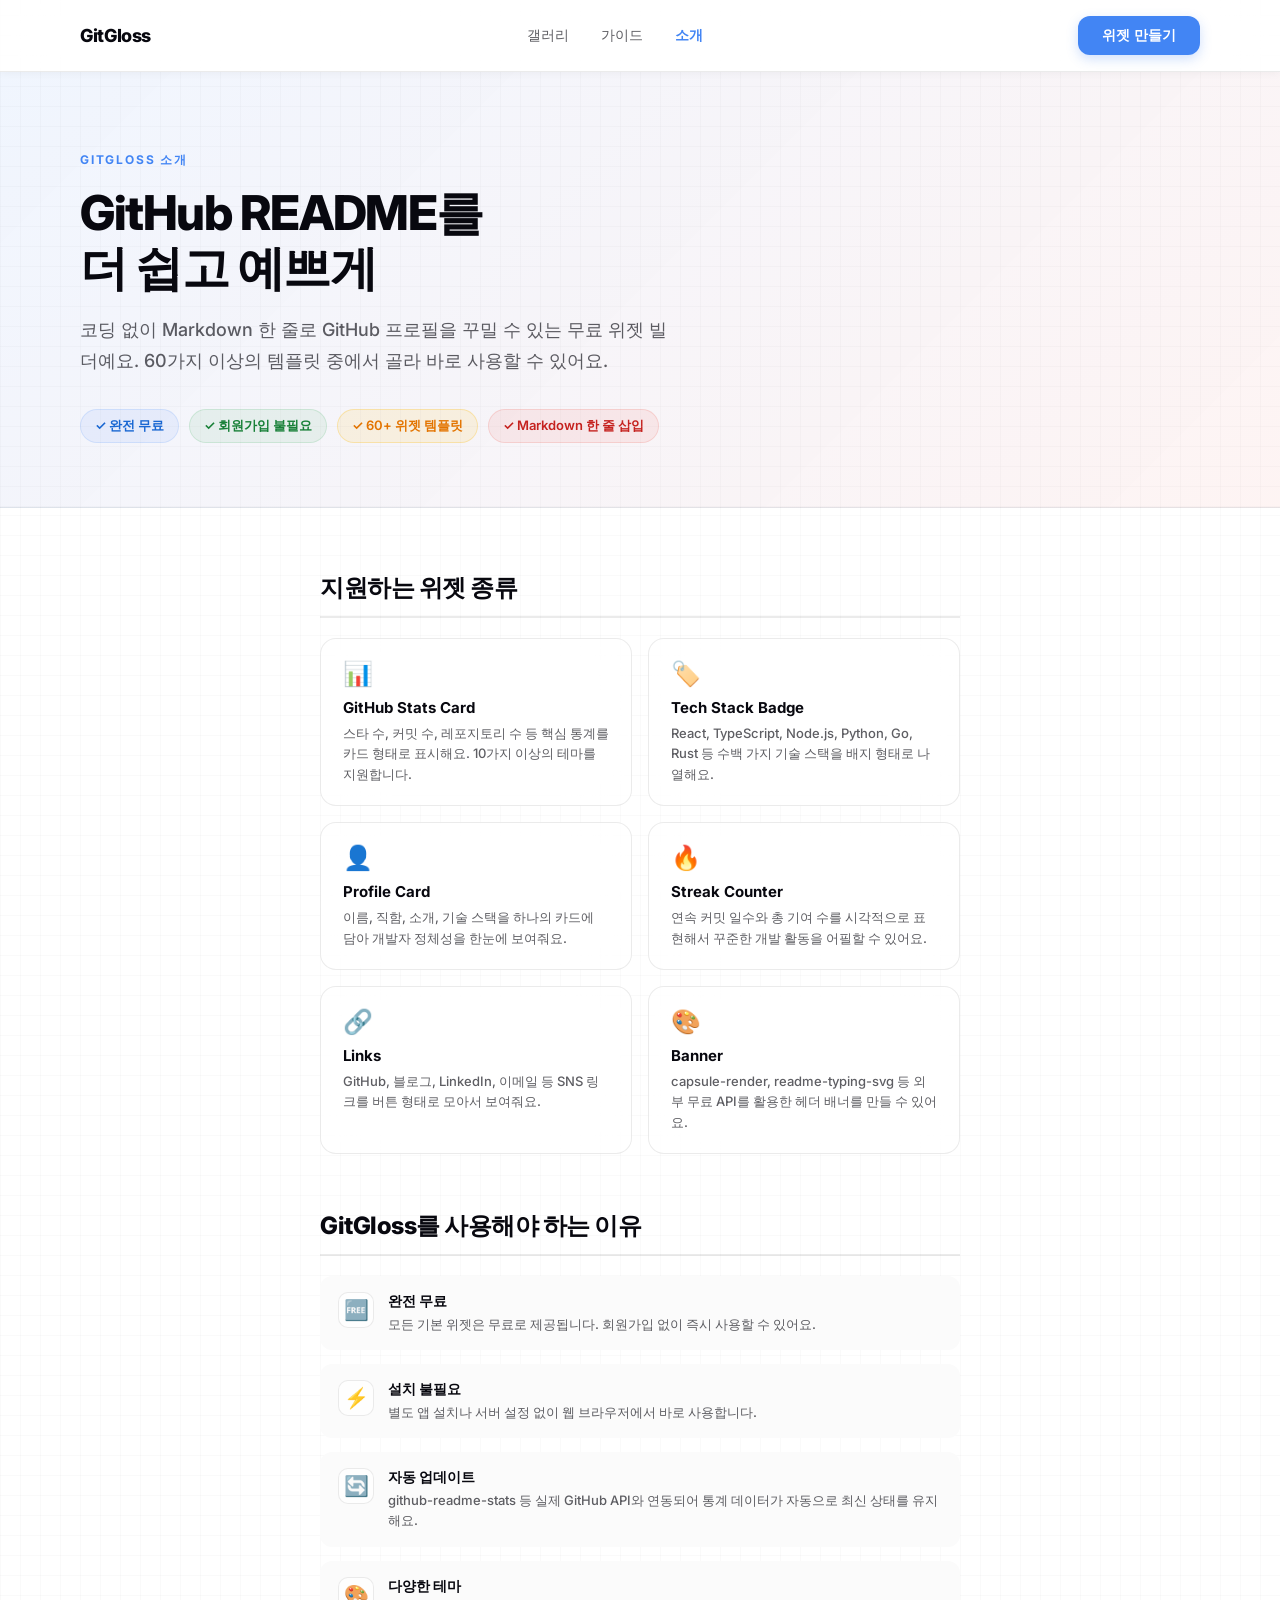
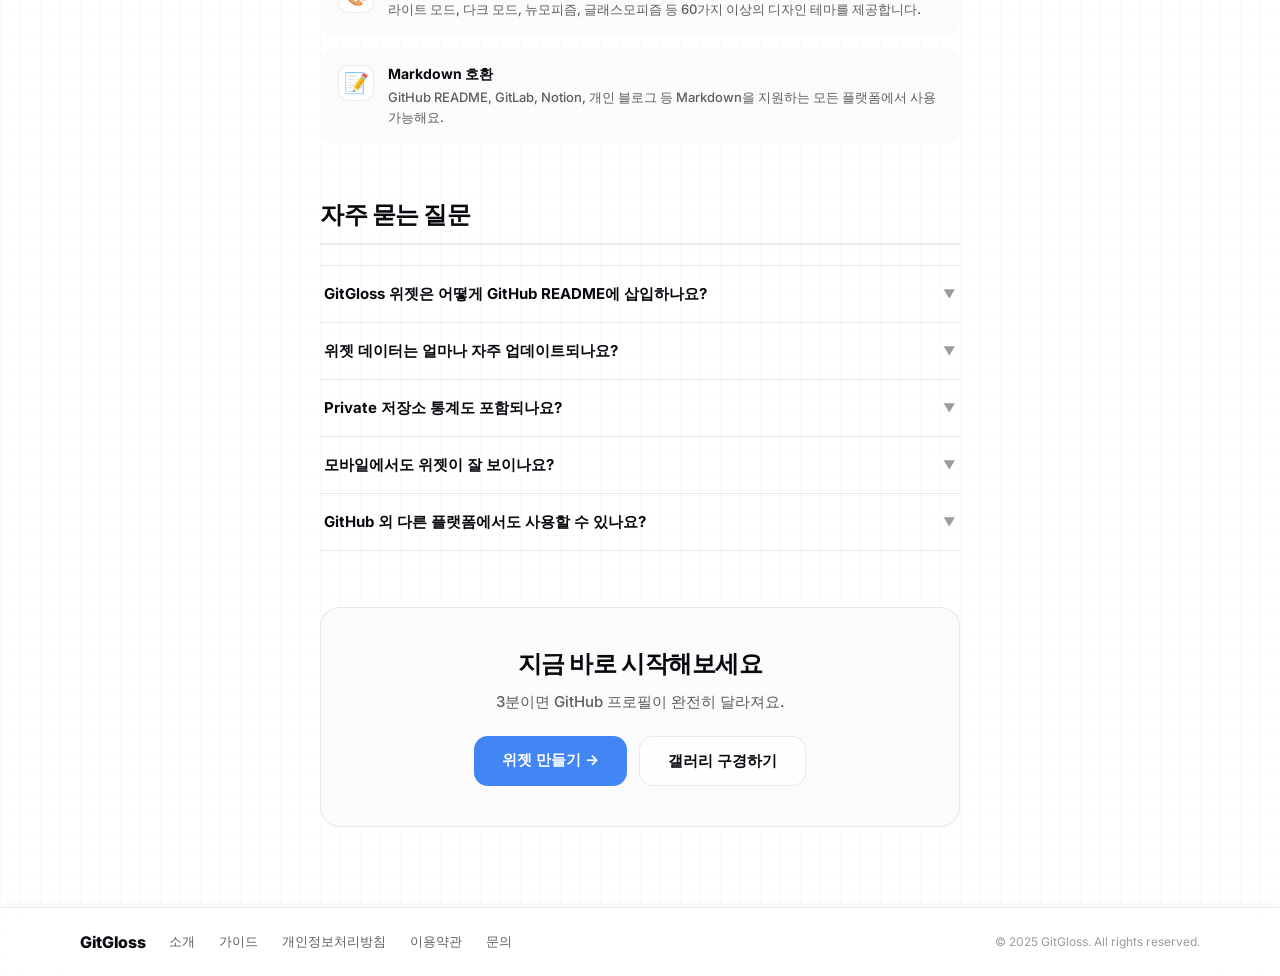
==== about.html @ f663c23c "빌더 수정" ====
<!DOCTYPE html>
<html lang="ko">
<head>
  <meta charset="UTF-8">
  <!-- ================== 기본 메타 태그 (SEO) ================== -->
  <meta name="title" content="GitGloss 소개 — GitHub README 위젯 빌더란?">
  <meta name="description" content="GitGloss는 GitHub 프로필 README를 코딩 없이 꾸밀 수 있는 무료 위젯 빌더입니다. 지원 위젯 종류, 사용 이유, 자주 묻는 질문을 확인하세요.">
  <meta name="keywords" content="GitGloss 소개, GitHub README 위젯이란, 깃허브 프로필 꾸미기 방법, README 위젯 FAQ">
  <meta name="author" content="GitGloss">
  <meta name="robots" content="index, follow">
  <!-- ================== Open Graph ================== -->
  <meta property="og:title" content="GitGloss 소개 — GitHub README 위젯 빌더란?">
  <meta property="og:description" content="GitGloss는 GitHub 프로필 README를 코딩 없이 꾸밀 수 있는 무료 위젯 빌더입니다. 지원 위젯 종류, 사용 이유, 자주 묻는 질문을 확인하세요.">
  <meta property="og:type" content="website">
  <meta property="og:url" content="https://gitgloss.io/about.html">
  <meta property="og:image" content="https://gitgloss.io/assets/images/og-image.png">
  <meta property="og:image:width" content="1200">
  <meta property="og:image:height" content="630">
  <meta property="og:image:alt" content="GitGloss 소개">
  <meta property="og:site_name" content="GitGloss">
  <meta property="og:locale" content="ko_KR">
  <!-- ================== Twitter 카드 ================== -->
  <meta name="twitter:card" content="summary_large_image">
  <meta name="twitter:title" content="GitGloss 소개 — GitHub README 위젯 빌더란?">
  <meta name="twitter:description" content="GitGloss는 GitHub 프로필 README를 코딩 없이 꾸밀 수 있는 무료 위젯 빌더입니다. 지원 위젯 종류, 사용 이유, 자주 묻는 질문을 확인하세요.">
  <meta name="twitter:image" content="https://gitgloss.io/assets/images/og-image.png">
  <meta name="twitter:image:alt" content="GitGloss 소개">
  <meta name="twitter:site" content="@gitgloss">
  <meta name="twitter:creator" content="@gitgloss">
  <!-- ================== SEO 보완 ================== -->
  <meta name="language" content="ko">
  <meta name="distribution" content="global">
  <meta name="rating" content="general">
  <meta name="format-detection" content="telephone=no">
  <link rel="canonical" href="https://gitgloss.io/about.html">
  <!-- ================== 웹앱 최적화 ================== -->
  <meta name="theme-color" content="#4285F4">
  <meta name="application-name" content="GitGloss">
  <meta name="msapplication-TileColor" content="#4285F4">
  <meta name="apple-mobile-web-app-capable" content="yes">
  <meta name="apple-mobile-web-app-title" content="GitGloss">
  <!-- ================== 아이콘 ================== -->
  <link rel="icon" href="/favicon.ico" type="image/x-icon">
  <link rel="apple-touch-icon" href="/apple-touch-icon.png">
  <link rel="manifest" href="/site.webmanifest">
  <meta name="viewport" content="width=device-width, initial-scale=1.0">
  <title>GitGloss 소개 — GitHub README 위젯 빌더</title>
  <link rel="preconnect" href="https://fonts.googleapis.com">
  <link rel="preconnect" href="https://fonts.gstatic.com" crossorigin>
  <link href="https://fonts.googleapis.com/css2?family=Inter:wght@400;500;600;700;800&display=swap" rel="stylesheet">
  <link rel="stylesheet" href="assets/css/style.css">
  <style>
    * { font-family: 'Inter', -apple-system, BlinkMacSystemFont, sans-serif; }

    .about-hero {
      padding: 80px 80px 64px;
      background: var(--bg-main);
      background-image: var(--gradient-hero), var(--grid-pattern);
      border-bottom: 1px solid var(--glass-border);
    }
    .about-eyebrow {
      font-size: 12px; font-weight: 700; letter-spacing: .15em;
      text-transform: uppercase; color: var(--google-blue); margin-bottom: 16px;
    }
    .about-h1 {
      font-size: clamp(28px, 4vw, 48px); font-weight: 800;
      color: var(--text-main); line-height: 1.15;
      letter-spacing: -.03em; margin-bottom: 20px;
    }
    .about-lead {
      font-size: 18px; color: var(--text-sub); line-height: 1.7;
      font-weight: 500; max-width: 600px; margin-bottom: 32px;
    }
    .about-badges { display: flex; gap: 10px; flex-wrap: wrap; }
    .about-badge {
      display: inline-flex; align-items: center; gap: 6px;
      padding: 7px 14px; border-radius: 20px;
      font-size: 13px; font-weight: 600;
    }

    .about-body {
      max-width: 800px;
      margin: 0 auto;
      padding: 64px 80px 80px;
      display: flex;
      flex-direction: column;
      gap: 56px;
    }

    .about-section-title {
      font-size: 24px; font-weight: 800; color: var(--text-main);
      letter-spacing: -.02em; margin-bottom: 20px;
      padding-bottom: 12px;
      border-bottom: 2px solid var(--glass-border);
    }

    /* 위젯 종류 카드 */
    .widget-type-grid {
      display: grid;
      grid-template-columns: 1fr 1fr;
      gap: 16px;
    }
    .widget-type-card {
      background: var(--glass-white);
      border: 1px solid var(--glass-border);
      border-radius: 16px;
      padding: 20px 22px;
      backdrop-filter: var(--blur-effect);
    }
    .widget-type-icon { font-size: 24px; margin-bottom: 10px; display: block; }
    .widget-type-name { font-size: 15px; font-weight: 700; color: var(--text-main); margin-bottom: 6px; }
    .widget-type-desc { font-size: 13px; color: var(--text-sub); line-height: 1.6; font-weight: 500; }

    /* 이유 목록 */
    .reason-list { display: flex; flex-direction: column; gap: 14px; }
    .reason-item {
      display: flex; align-items: flex-start; gap: 14px;
      padding: 16px 18px;
      background: var(--bg-subtle);
      border-radius: 12px;
    }
    .reason-icon {
      font-size: 20px; flex-shrink: 0;
      width: 36px; height: 36px;
      display: flex; align-items: center; justify-content: center;
      background: var(--glass-white);
      border: 1px solid var(--glass-border);
      border-radius: 10px;
    }
    .reason-text-title { font-size: 14px; font-weight: 700; color: var(--text-main); margin-bottom: 3px; }
    .reason-text-desc { font-size: 13px; color: var(--text-sub); line-height: 1.55; font-weight: 500; }

    /* FAQ 아코디언 */
    .faq-list { display: flex; flex-direction: column; gap: 0; }
    .faq-item {
      border-bottom: 1px solid var(--glass-border);
    }
    .faq-item:first-child { border-top: 1px solid var(--glass-border); }
    .faq-q {
      width: 100%; background: none; border: none; cursor: pointer;
      display: flex; align-items: center; justify-content: space-between;
      padding: 18px 4px;
      font-size: 15px; font-weight: 700; color: var(--text-main);
      text-align: left; font-family: inherit;
      transition: color .2s;
    }
    .faq-q:hover { color: var(--google-blue); }
    .faq-arrow {
      font-size: 12px; color: var(--text-hint);
      transition: transform .25s;
      flex-shrink: 0; margin-left: 16px;
    }
    .faq-item.open .faq-arrow { transform: rotate(180deg); }
    .faq-a {
      max-height: 0; overflow: hidden;
      transition: max-height .3s ease, padding .3s ease;
      font-size: 14px; color: var(--text-sub); line-height: 1.75;
      font-weight: 500; padding: 0 4px;
    }
    .faq-item.open .faq-a {
      max-height: 300px;
      padding-bottom: 18px;
    }

    /* CTA */
    .about-cta {
      background: var(--bg-subtle);
      border: 1px solid var(--glass-border);
      border-radius: 20px;
      padding: 40px;
      text-align: center;
    }
    .about-cta-title { font-size: 24px; font-weight: 800; color: var(--text-main); margin-bottom: 12px; letter-spacing: -.02em; }
    .about-cta-desc { font-size: 15px; color: var(--text-sub); margin-bottom: 24px; font-weight: 500; }
    .about-cta-btns { display: flex; gap: 12px; justify-content: center; flex-wrap: wrap; }
    .btn-cta-primary {
      padding: 14px 28px; border-radius: 14px; background: var(--google-blue);
      color: #fff; font-size: 15px; font-weight: 700; text-decoration: none;
      border: none; cursor: pointer; transition: background .2s;
    }
    .btn-cta-primary:hover { background: #3367d6; }
    .btn-cta-ghost {
      padding: 14px 28px; border-radius: 14px;
      background: var(--glass-white); color: var(--text-main);
      font-size: 15px; font-weight: 700; text-decoration: none;
      border: 1px solid var(--glass-border); cursor: pointer;
      backdrop-filter: var(--blur-effect); transition: background .2s;
    }
    .btn-cta-ghost:hover { background: rgba(0,0,0,.04); }

    @media (max-width: 768px) {
      .about-hero { padding: 60px 24px 48px; }
      .about-body { padding: 48px 24px 64px; }
      .widget-type-grid { grid-template-columns: 1fr; }
    }
  </style>
</head>
<body>

  <!-- NAV -->
  <nav class="nav" aria-label="주요 내비게이션">
    <a href="index.html" class="nav-logo">GitGloss</a>
    <div class="nav-right">
      <a href="gallery.html" class="nav-link">갤러리</a>
      <a href="guide.html"   class="nav-link">가이드</a>
      <a href="about.html"   class="nav-link" style="color:var(--google-blue);font-weight:700">소개</a>
    </div>
    <a href="builder.html" class="nav-cta">위젯 만들기</a>
  </nav>

  <!-- HERO -->
  <section class="about-hero">
    <p class="about-eyebrow">GitGloss 소개</p>
    <h1 class="about-h1">GitHub README를<br>더 쉽고 예쁘게</h1>
    <p class="about-lead">
      코딩 없이 Markdown 한 줄로 GitHub 프로필을 꾸밀 수 있는 무료 위젯 빌더예요.
      60가지 이상의 템플릿 중에서 골라 바로 사용할 수 있어요.
    </p>
    <div class="about-badges">
      <span class="about-badge" style="background:rgba(66,133,244,.08);border:1px solid rgba(66,133,244,.15);color:#1967D2">✓ 완전 무료</span>
      <span class="about-badge" style="background:rgba(52,168,83,.08);border:1px solid rgba(52,168,83,.15);color:#188038">✓ 회원가입 불필요</span>
      <span class="about-badge" style="background:rgba(251,188,5,.1);border:1px solid rgba(251,188,5,.25);color:#E37400">✓ 60+ 위젯 템플릿</span>
      <span class="about-badge" style="background:rgba(234,67,53,.08);border:1px solid rgba(234,67,53,.15);color:#C5221F">✓ Markdown 한 줄 삽입</span>
    </div>
  </section>

  <div class="about-body">

    <!-- 위젯 종류 -->
    <section aria-labelledby="widget-types-heading">
      <h2 class="about-section-title" id="widget-types-heading">지원하는 위젯 종류</h2>
      <div class="widget-type-grid">
        <div class="widget-type-card">
          <span class="widget-type-icon">📊</span>
          <div class="widget-type-name">GitHub Stats Card</div>
          <div class="widget-type-desc">스타 수, 커밋 수, 레포지토리 수 등 핵심 통계를 카드 형태로 표시해요. 10가지 이상의 테마를 지원합니다.</div>
        </div>
        <div class="widget-type-card">
          <span class="widget-type-icon">🏷️</span>
          <div class="widget-type-name">Tech Stack Badge</div>
          <div class="widget-type-desc">React, TypeScript, Node.js, Python, Go, Rust 등 수백 가지 기술 스택을 배지 형태로 나열해요.</div>
        </div>
        <div class="widget-type-card">
          <span class="widget-type-icon">👤</span>
          <div class="widget-type-name">Profile Card</div>
          <div class="widget-type-desc">이름, 직함, 소개, 기술 스택을 하나의 카드에 담아 개발자 정체성을 한눈에 보여줘요.</div>
        </div>
        <div class="widget-type-card">
          <span class="widget-type-icon">🔥</span>
          <div class="widget-type-name">Streak Counter</div>
          <div class="widget-type-desc">연속 커밋 일수와 총 기여 수를 시각적으로 표현해서 꾸준한 개발 활동을 어필할 수 있어요.</div>
        </div>
        <div class="widget-type-card">
          <span class="widget-type-icon">🔗</span>
          <div class="widget-type-name">Links</div>
          <div class="widget-type-desc">GitHub, 블로그, LinkedIn, 이메일 등 SNS 링크를 버튼 형태로 모아서 보여줘요.</div>
        </div>
        <div class="widget-type-card">
          <span class="widget-type-icon">🎨</span>
          <div class="widget-type-name">Banner</div>
          <div class="widget-type-desc">capsule-render, readme-typing-svg 등 외부 무료 API를 활용한 헤더 배너를 만들 수 있어요.</div>
        </div>
      </div>
    </section>

    <!-- 사용 이유 -->
    <section aria-labelledby="reasons-heading">
      <h2 class="about-section-title" id="reasons-heading">GitGloss를 사용해야 하는 이유</h2>
      <ul class="reason-list" style="list-style:none;padding:0;margin:0">
        <li class="reason-item">
          <span class="reason-icon">🆓</span>
          <div><div class="reason-text-title">완전 무료</div><div class="reason-text-desc">모든 기본 위젯은 무료로 제공됩니다. 회원가입 없이 즉시 사용할 수 있어요.</div></div>
        </li>
        <li class="reason-item">
          <span class="reason-icon">⚡</span>
          <div><div class="reason-text-title">설치 불필요</div><div class="reason-text-desc">별도 앱 설치나 서버 설정 없이 웹 브라우저에서 바로 사용합니다.</div></div>
        </li>
        <li class="reason-item">
          <span class="reason-icon">🔄</span>
          <div><div class="reason-text-title">자동 업데이트</div><div class="reason-text-desc">github-readme-stats 등 실제 GitHub API와 연동되어 통계 데이터가 자동으로 최신 상태를 유지해요.</div></div>
        </li>
        <li class="reason-item">
          <span class="reason-icon">🎨</span>
          <div><div class="reason-text-title">다양한 테마</div><div class="reason-text-desc">라이트 모드, 다크 모드, 뉴모피즘, 글래스모피즘 등 60가지 이상의 디자인 테마를 제공합니다.</div></div>
        </li>
        <li class="reason-item">
          <span class="reason-icon">📝</span>
          <div><div class="reason-text-title">Markdown 호환</div><div class="reason-text-desc">GitHub README, GitLab, Notion, 개인 블로그 등 Markdown을 지원하는 모든 플랫폼에서 사용 가능해요.</div></div>
        </li>
      </ul>
    </section>

    <!-- FAQ -->
    <section aria-labelledby="faq-heading">
      <h2 class="about-section-title" id="faq-heading">자주 묻는 질문</h2>
      <div class="faq-list" role="list">

        <div class="faq-item" role="listitem">
          <button class="faq-q" onclick="toggleFaq(this)" aria-expanded="false">
            GitGloss 위젯은 어떻게 GitHub README에 삽입하나요?
            <span class="faq-arrow">▼</span>
          </button>
          <div class="faq-a">
            빌더에서 위젯을 설정한 후 생성된 Markdown 코드를 복사하세요. GitHub에서 본인 아이디와 동일한 이름의 public 저장소를 만들고, 그 안의 README.md에 붙여넣으면 프로필 페이지에 바로 표시됩니다.
          </div>
        </div>

        <div class="faq-item" role="listitem">
          <button class="faq-q" onclick="toggleFaq(this)" aria-expanded="false">
            위젯 데이터는 얼마나 자주 업데이트되나요?
            <span class="faq-arrow">▼</span>
          </button>
          <div class="faq-a">
            github-readme-stats 등 실제 GitHub API 기반 서비스를 사용하며, 캐시 정책에 따라 수 시간 단위로 자동 갱신됩니다. 별도 조작 없이 항상 최신 통계가 표시돼요.
          </div>
        </div>

        <div class="faq-item" role="listitem">
          <button class="faq-q" onclick="toggleFaq(this)" aria-expanded="false">
            Private 저장소 통계도 포함되나요?
            <span class="faq-arrow">▼</span>
          </button>
          <div class="faq-a">
            기본 설정에서는 Public 저장소 데이터만 표시됩니다. Private 저장소 통계까지 포함하려면 github-readme-stats를 직접 Vercel에 배포하고 GitHub Personal Access Token을 설정해야 해요. GitGloss 빌더에서 생성한 코드의 URL을 본인 배포 주소로 교체하면 됩니다.
          </div>
        </div>

        <div class="faq-item" role="listitem">
          <button class="faq-q" onclick="toggleFaq(this)" aria-expanded="false">
            모바일에서도 위젯이 잘 보이나요?
            <span class="faq-arrow">▼</span>
          </button>
          <div class="faq-a">
            GitHub README는 이미지 태그로 위젯을 표시하기 때문에 모바일에서도 동일하게 보입니다. 다만 GitHub 모바일 앱에서는 일부 레이아웃이 다르게 보일 수 있어요.
          </div>
        </div>

        <div class="faq-item" role="listitem">
          <button class="faq-q" onclick="toggleFaq(this)" aria-expanded="false">
            GitHub 외 다른 플랫폼에서도 사용할 수 있나요?
            <span class="faq-arrow">▼</span>
          </button>
          <div class="faq-a">
            Markdown 이미지 문법(<code>![](url)</code>)을 지원하는 GitLab, Notion, 개인 블로그, 기술 문서 등 어디서든 사용할 수 있어요. HTML 탭의 <code>&lt;img&gt;</code> 태그를 사용하면 더 많은 플랫폼에서 활용 가능합니다.
          </div>
        </div>

      </div>
    </section>

    <!-- CTA -->
    <div class="about-cta">
      <div class="about-cta-title">지금 바로 시작해보세요</div>
      <p class="about-cta-desc">3분이면 GitHub 프로필이 완전히 달라져요.</p>
      <div class="about-cta-btns">
        <a href="builder.html" class="btn-cta-primary">위젯 만들기 →</a>
        <a href="gallery.html" class="btn-cta-ghost">갤러리 구경하기</a>
      </div>
    </div>

  </div>

  <!-- FOOTER -->
  <footer class="page-footer" aria-label="사이트 하단 정보">
    <a href="index.html" class="footer-logo">GitGloss</a>
    <nav class="footer-links" aria-label="하단 내비게이션">
      <a href="about.html"    class="footer-link">소개</a>
      <a href="guide.html"    class="footer-link">가이드</a>
      <a href="privacy.html"  class="footer-link" rel="nofollow">개인정보처리방침</a>
      <a href="terms.html"    class="footer-link" rel="nofollow">이용약관</a>
      <a href="contact.html"  class="footer-link">문의</a>
    </nav>
    <small class="footer-copy">© 2025 GitGloss. All rights reserved.</small>
  </footer>

  <script>
    function toggleFaq(btn) {
      const item = btn.closest('.faq-item');
      const isOpen = item.classList.contains('open');
      // 다른 항목 닫기
      document.querySelectorAll('.faq-item.open').forEach(el => {
        el.classList.remove('open');
        el.querySelector('.faq-q').setAttribute('aria-expanded', 'false');
      });
      if (!isOpen) {
        item.classList.add('open');
        btn.setAttribute('aria-expanded', 'true');
      }
    }
  </script>
</body>
</html>
---- assets/css/style.css ----
* {
  box-sizing: border-box;
  margin: 0;
  padding: 0
}

/* =============================================
   GITGLOSS — STUDIO WHITE DESIGN SYSTEM v2.0
   Premium Developer Identity Studio
   ============================================= */
:root {
  /* ── Base Colors ── */
  --bg-main:          #FFFFFF;
  --bg-subtle:        #FBFBFB;
  --text-main:        #08080F;
  --text-sub:         rgba(8, 8, 15, 0.65);
  --text-hint:        rgba(8, 8, 15, 0.40);

  /* ── Google Primary Colors ── */
  --google-blue:      #4285F4;
  --google-red:       #EA4335;
  --google-yellow:    #FBBC05;
  --google-green:     #34A853;

  /* ── Gradients ── */
  --gradient-hero:    linear-gradient(135deg, rgba(66,133,244,0.08) 0%, rgba(234,67,53,0.06) 100%);
  --gradient-blue-red: linear-gradient(135deg, #4285F4 0%, #EA4335 100%);
  --gradient-multi:   linear-gradient(135deg, #4285F4 0%, #EA4335 50%, #FBBC05 100%);
  --gradient-glass:   linear-gradient(135deg, rgba(66,133,244,0.12) 0%, rgba(52,168,83,0.08) 100%);

  /* ── Glassmorphism System ── */
  --glass-white:      rgba(255, 255, 255, 0.7);
  --glass-border:     rgba(0, 0, 0, 0.08);
  --blur-effect:      blur(30px) saturate(180%);

  /* ── 2.5D Depth Shadow ── */
  --shadow-depth:     0 10px 20px rgba(0, 0, 0, 0.05),
                      0 6px 6px rgba(0, 0, 0, 0.1);
  --shadow-float:     0 20px 40px rgba(0, 0, 0, 0.08),
                      0 10px 10px rgba(0, 0, 0, 0.12);
  --shadow-subtle:    0 2px 8px rgba(0, 0, 0, 0.04);

  /* ── Legacy Compatibility ── */
  --gg-bg:            var(--bg-main);
  --gg-bg-card:       var(--glass-white);
  --gg-text:          var(--text-main);
  --gg-text-sub:      var(--text-sub);
  --gg-text-hint:     var(--text-hint);
  --gg-pink-deep:     var(--google-blue);
  --gg-pink:          var(--google-blue);
  --gg-purple:        var(--google-red);
  --gg-sky:           var(--google-green);
  --gg-bg-dark:       #08080F;
  --gg-bg-dark-card:  rgba(8, 8, 15, 0.85);

  /* ── Grid Pattern ── */
  --grid-pattern:     repeating-linear-gradient(0deg, rgba(0,0,0,0.02) 0px, rgba(0,0,0,0.02) 1px, transparent 1px, transparent 20px),
                      repeating-linear-gradient(90deg, rgba(0,0,0,0.02) 0px, rgba(0,0,0,0.02) 1px, transparent 1px, transparent 20px);
  
  /* ── Legacy Glass Vars ── */
  --glass-bg-light:   var(--glass-white);
  --glass-bg-pink:    rgba(66, 133, 244, 0.08);
  --glass-bg-purple:  rgba(234, 67, 53, 0.08);
  --glass-border-pink:rgba(66, 133, 244, 0.2);
  --glass-border-purple:rgba(234, 67, 53, 0.2);
  --glass-blur:       var(--blur-effect);
  --glass-blur-heavy: blur(40px) saturate(200%);
  --glass-shadow:     var(--shadow-depth);

  /* ── Semantic (광고/상태 표시용) ── */
  --ad-border:        rgba(0, 0, 0, 0.10);
  --ad-bg:            rgba(0, 0, 0, 0.02);
  --ad-label:         rgba(0, 0, 0, 0.35);

  /* ── Typography ── */
  --font-sans:        'Inter', 'Syne', -apple-system, BlinkMacSystemFont, sans-serif;
  --font-mono:        'JetBrains Mono', 'Fira Code', monospace;
}

/* 다크모드는 명시적으로만 활성화 */
@media (prefers-color-scheme: dark) {
  /* 라이트 모드를 디폴트로 유지 */
}

/* ── Studio White Glass Card ── */
.glass-card {
  background: var(--glass-white);
  border: 1px solid var(--glass-border);
  border-radius: 20px;
  backdrop-filter: var(--blur-effect);
  -webkit-backdrop-filter: var(--blur-effect);
  box-shadow: var(--shadow-depth);
  transform: translateZ(0);
}

/* Blue accent */
.glass-card--blue {
  background: rgba(66, 133, 244, 0.06);
  border-color: rgba(66, 133, 244, 0.15);
  box-shadow: var(--shadow-depth), 0 0 0 1px rgba(66, 133, 244, 0.08) inset;
}

/* Red accent */
.glass-card--red {
  background: rgba(234, 67, 53, 0.06);
  border-color: rgba(234, 67, 53, 0.15);
  box-shadow: var(--shadow-depth), 0 0 0 1px rgba(234, 67, 53, 0.08) inset;
}

/* 2.5D Isometric Transform */
.iso-card {
  transform: rotateX(2deg) rotateY(-2deg) translateZ(20px);
  transition: transform 0.3s cubic-bezier(0.34, 1.56, 0.64, 1);
}

.iso-card:hover {
  transform: rotateX(0deg) rotateY(0deg) translateZ(40px);
  box-shadow: var(--shadow-float);
}

/* ── Badge / Pill (Google Colors) ── */
.badge-blue {
  background: rgba(66, 133, 244, 0.10);
  border: 1px solid rgba(66, 133, 244, 0.20);
  color: #1967D2;
  border-radius: 20px;
  padding: 4px 12px;
  font-size: 11px;
  font-weight: 600;
}

.badge-red {
  background: rgba(234, 67, 53, 0.10);
  border: 1px solid rgba(234, 67, 53, 0.20);
  color: #C5221F;
  border-radius: 20px;
  padding: 4px 12px;
  font-size: 11px;
  font-weight: 600;
}

.badge-yellow {
  background: rgba(251, 188, 5, 0.15);
  border: 1px solid rgba(251, 188, 5, 0.30);
  color: #E37400;
  border-radius: 20px;
  padding: 4px 12px;
  font-size: 11px;
  font-weight: 600;
}

.badge-green {
  background: rgba(52, 168, 83, 0.10);
  border: 1px solid rgba(52, 168, 83, 0.20);
  color: #188038;
  border-radius: 20px;
  padding: 4px 12px;
  font-size: 11px;
  font-weight: 600;
}

/* ── 광고 슬롯 (Cotton Candy 버전) ── */
.ad-slot {
  background: var(--ad-bg);
  border: 0.5px dashed var(--ad-border);
  border-radius: 12px;
  backdrop-filter: blur(10px);
  -webkit-backdrop-filter: blur(10px);
  display: flex;
  align-items: center;
  justify-content: center;
  overflow: hidden;
  position: relative;
}

.ad-slot::before {
  content: 'AD';
  position: absolute;
  top: 5px;
  left: 8px;
  font-size: 9px;
  color: var(--ad-label);
  letter-spacing: .06em;
  font-family: var(--font-mono);
}

/* ── CTA 버튼 (Studio White) ── */
.btn-primary {
  background: var(--google-blue);
  color: #fff;
  border: none;
  border-radius: 12px;
  padding: 12px 28px;
  font-size: 14px;
  font-weight: 600;
  cursor: pointer;
  box-shadow: var(--shadow-depth);
}

.btn-ghost {
  background: var(--glass-white);
  color: var(--text-main);
  border: 1px solid var(--glass-border);
  border-radius: 12px;
  padding: 12px 28px;
  font-size: 14px;
  font-weight: 600;
  cursor: pointer;
  backdrop-filter: var(--blur-effect);
}

/* ── 테마 셀렉터 ── */
.theme-tag {
  font-size: 9px;
  margin-left: auto;
  background: var(--gg-purple-dim);
  color: #3C3489;
  padding: 2px 6px;
  border-radius: 4px;
}

.theme-item.active .theme-tag {
  background: var(--gg-pink-dim);
  color: #72243E;
}

/* ── 페이지 배경 (Studio White Grid) ── */
body {
  background: var(--bg-main);
  background-image: var(--grid-pattern);
  color: var(--text-main);
  font-family: var(--font-sans);
  -webkit-font-smoothing: antialiased;
  -moz-osx-font-smoothing: grayscale;
}

/* NAV (Studio White) */
.nav {
  position: sticky;
  top: 0;
  z-index: 200;
  background: var(--glass-white);
  backdrop-filter: var(--blur-effect);
  -webkit-backdrop-filter: var(--blur-effect);
  border-bottom: 1px solid var(--glass-border);
  padding: 16px 80px;
  display: flex;
  align-items: center;
  justify-content: space-between;
  box-shadow: var(--shadow-subtle);
}

.nav-logo {
  font-size: 18px;
  font-weight: 800;
  color: var(--text-main);
  text-decoration: none;
  letter-spacing: -0.02em;
  transition: color .2s;
}

.nav-logo:hover {
  color: var(--google-blue);
}

.nav-right {
  display: flex;
  align-items: center;
  gap: 32px;
}

.nav-link {
  font-size: 14px;
  color: var(--text-sub);
  text-decoration: none;
  font-weight: 500;
  transition: color .2s;
}

.nav-link:hover {
  color: var(--google-blue);
}

.nav-cta {
  background: var(--google-blue);
  color: white;
  padding: 10px 24px;
  border-radius: 12px;
  font-size: 14px;
  font-weight: 600;
  text-decoration: none;
  transition: all .25s cubic-bezier(0.34, 1.56, 0.64, 1);
  box-shadow: 0 4px 12px rgba(66, 133, 244, 0.25);
  display: inline-block;
}

.nav-cta:hover {
  background: #3367d6;
  transform: translateY(-2px);
  box-shadow: 0 6px 20px rgba(66, 133, 244, 0.35);
}

.nb {
  font-size: 10px;
  padding: 4px 10px;
  border-radius: 20px;
  border: 1px solid var(--b2);
  background: transparent;
  color: var(--gg-text-hint);
  cursor: pointer;
  transition: .18s;
  font-weight: 600
}

.nb:hover {
  color: var(--gg-text);
  border-color: var(--b3)
}

.nb.on {
  background: var(--gg-purple);
  color: #fff;
  border-color: var(--gg-purple)
}

/* SLIDE */
.slide {
  width: 100%;
  aspect-ratio: 16/9;
  position: relative;
  overflow: hidden;
  display: flex;
  flex-direction: column;
  border-bottom: 3px solid var(--gg-bg)
}

.si {
  position: relative;
  z-index: 2;
  flex: 1;
  display: flex;
  flex-direction: column;
  padding: 4.5% 5.5%
}

.blob {
  position: absolute;
  border-radius: 50%;
  pointer-events: none;
  z-index: 0
}

.sn {
  position: absolute;
  bottom: 14px;
  right: 18px;
  z-index: 10;
  font-size: 9px;
  color: var(--gg-text-hint);
  font-weight: 600;
  letter-spacing: .15em
}

/* TYPOGRAPHY */
.eye {
  font-size: clamp(8px, .85vw, 10px);
  font-weight: 700;
  letter-spacing: .16em;
  text-transform: uppercase;
  color: var(--gg-pink);
  margin-bottom: 8px
}

.h1 {
  font-size: clamp(20px, 3.8vw, 50px);
  font-weight: 900;
  letter-spacing: -.04em;
  line-height: 1.04;
  color: var(--gg-text)
}

.h2 {
  font-size: clamp(13px, 2vw, 25px);
  font-weight: 800;
  letter-spacing: -.03em;
  color: var(--gg-text)
}

.h3 {
  font-size: clamp(9px, 1.2vw, 14px);
  font-weight: 700;
  color: var(--gg-text);
  margin-bottom: 3px
}

.body {
  font-size: clamp(8px, .95vw, 12px);
  color: var(--gg-text-sub);
  line-height: 1.55
}

.cap {
  font-size: clamp(7px, .8vw, 9px);
  color: var(--gg-text-hint);
  font-weight: 600;
  letter-spacing: .05em
}

/* METRIC TIERS */
.knum {
  font-size: clamp(34px, 7vw, 92px);
  font-weight: 900;
  letter-spacing: -.05em;
  line-height: .92
}

.knum.v {
  background: linear-gradient(135deg, var(--gg-pink), var(--gg-purple));
  -webkit-background-clip: text;
  -webkit-text-fill-color: transparent
}

.knum.t {
  background: linear-gradient(135deg, #0d9488, var(--gg-purple));
  -webkit-background-clip: text;
  -webkit-text-fill-color: transparent
}

.knum.g {
  background: linear-gradient(135deg, #059669, #0d9488);
  -webkit-background-clip: text;
  -webkit-text-fill-color: transparent
}

.knum.p {
  background: linear-gradient(135deg, var(--gg-pink-deep), var(--gg-purple-soft));
  -webkit-background-clip: text;
  -webkit-text-fill-color: transparent
}

.snum {
  font-size: clamp(15px, 2.6vw, 32px);
  font-weight: 800;
  letter-spacing: -.04em;
  color: var(--gg-text)
}

.tnum {
  font-size: clamp(11px, 1.5vw, 18px);
  font-weight: 700;
  color: var(--gg-text-sub)
}

/* CARDS */
.card {
  background: var(--gg-bg-card);
  border: 0.5px solid var(--glass-border);
  border-radius: 18px;
  padding: 4%;
  box-shadow: var(--glass-shadow)
}

.card-v {
  background: var(--gg-purple-dim);
  border-color: var(--gg-purple-border)
}

.card-t {
  background: rgba(13, 148, 136, 0.08);
  border-color: rgba(13, 148, 136, 0.2)
}

.card-g {
  background: rgba(5, 150, 105, 0.08);
  border-color: rgba(5, 150, 105, 0.2)
}

.card-p {
  background: var(--gg-pink-dim);
  border-color: var(--gg-pink-border)
}

/* CIRCLE LAYOUT */
.circle-wrap {
  position: relative;
  display: flex;
  align-items: center;
  justify-content: center
}

.circle-outer {
  border-radius: 50%;
  border: 1.5px dashed var(--b2);
  position: absolute
}

.circle-center {
  border-radius: 50%;
  background: var(--gg-bg-card);
  border: 1.5px solid var(--glass-border-pink);
  box-shadow: 0 4px 20px var(--gg-pink-glow);
  display: flex;
  flex-direction: column;
  align-items: center;
  justify-content: center;
  text-align: center;
  z-index: 2;
  position: relative
}

.orbit-item {
  position: absolute;
  border-radius: 50%;
  background: var(--gg-bg-card);
  border: 0.5px solid var(--glass-border);
  box-shadow: var(--glass-shadow);
  display: flex;
  flex-direction: column;
  align-items: center;
  justify-content: center;
  text-align: center;
  z-index: 3
}

/* TAGS */
.tag {
  display: inline-flex;
  align-items: center;
  font-size: clamp(7px, .75vw, 9px);
  font-weight: 700;
  padding: 3px 9px;
  border-radius: 20px;
  letter-spacing: .05em;
  text-transform: uppercase
}

.tv {
  background: var(--gg-purple-dim);
  color: #3C3489;
  border: 0.5px solid var(--gg-purple-border)
}

.tt {
  background: rgba(13, 148, 136, 0.1);
  color: #0d9488;
  border: 0.5px solid rgba(13, 148, 136, 0.2)
}

.tg {
  background: rgba(5, 150, 105, 0.08);
  color: #059669;
  border: 0.5px solid rgba(5, 150, 105, 0.2)
}

.tp {
  background: var(--gg-pink-dim);
  color: #72243E;
  border: 0.5px solid var(--gg-pink-border)
}

.ta {
  background: rgba(217, 119, 6, 0.08);
  color: #d97706;
  border: 0.5px solid rgba(217, 119, 6, 0.2)
}

/* DOT / CHECK */
.dot {
  width: 5px;
  height: 5px;
  border-radius: 50%;
  flex-shrink: 0;
  margin-top: 4px
}

.xmark {
  color: #f43f5e;
  font-size: 10px;
  font-weight: 800;
  flex-shrink: 0
}

/* UTIL */
.g2 { display: grid; grid-template-columns: 1fr 1fr; gap: 2% }
.g3 { display: grid; grid-template-columns: 1fr 1fr 1fr; gap: 1.8% }
.g4 { display: grid; grid-template-columns: repeat(4, 1fr); gap: 1.5% }
.col { display: flex; flex-direction: column }
.row { display: flex; align-items: center }
.grow { flex: 1 }
.gap4 { gap: 4px }
.gap6 { gap: 6px }
.gap8 { gap: 8px }
.gap12 { gap: 12px }
.mt4 { margin-top: 4px }
.mt8 { margin-top: 8px }
.mt12 { margin-top: 12px }
.mt-a { margin-top: auto }
.divl { height: 1px; background: var(--b1); margin: 10px 0 }

/* COMP TABLE */
.ctbl { width: 100%; border-collapse: collapse }
.ctbl th {
  font-size: clamp(7px, .8vw, 9px);
  font-weight: 700;
  color: var(--gg-text-hint);
  text-align: left;
  padding: 7px 10px;
  border-bottom: 1.5px solid var(--gg-pink-border);
  letter-spacing: .08em;
  text-transform: uppercase
}
.ctbl td {
  font-size: clamp(7px, .9vw, 11px);
  color: var(--gg-text-sub);
  padding: 8px 10px;
  border-bottom: 0.5px solid var(--glass-border);
  vertical-align: middle
}
.ctbl tr:last-child td { border-bottom: none }
.ctbl td.us { color: var(--gg-text); font-weight: 700; background: var(--gg-purple-dim) }
.yes { color: #059669; font-weight: 800 }
.no  { color: var(--gg-text-hint) }
.par { color: #d97706 }

/* BUILDER PANELS */
.panel {
  background: var(--glass-bg-pink);
  border: 0.5px solid var(--glass-border-pink);
  border-radius: 14px;
  padding: 3%;
  display: flex;
  flex-direction: column;
  gap: 7px;
  box-shadow: var(--glass-shadow)
}

.inp-m {
  background: var(--glass-bg-light);
  border: 0.5px solid var(--glass-border-pink);
  border-radius: 8px;
  padding: 5px 9px;
  font-size: 9px;
  color: var(--gg-text-sub);
  width: 100%
}

.inp-m:focus {
  outline: none;
  border-color: var(--gg-pink);
  box-shadow: 0 0 0 3px var(--gg-pink-dim)
}

.btn-m {
  background: linear-gradient(135deg, var(--gg-pink), var(--gg-purple));
  border: none;
  border-radius: 8px;
  padding: 5px 10px;
  font-size: 9px;
  color: #fff;
  font-weight: 700;
  text-align: center;
  cursor: pointer
}

.md-l {
  font-size: 8px;
  color: #0d9488;
  line-height: 1.5;
  font-family: var(--font-mono)
}

/* ROADMAP */
.rcard {
  background: var(--gg-bg-card);
  border: 0.5px solid var(--glass-border);
  border-radius: 14px;
  padding: 3.5%;
  display: flex;
  flex-direction: column;
  gap: 5px;
  box-shadow: var(--glass-shadow)
}

.rcard.hl {
  background: var(--gg-pink-dim);
  border-color: var(--gg-pink-border)
}

.pbar-w {
  height: 5px;
  background: var(--gg-pink-dim);
  border-radius: 5px;
  overflow: hidden;
  margin-top: 2%
}

.pbar {
  height: 100%;
  border-radius: 5px;
  background: linear-gradient(135deg, var(--gg-pink), var(--gg-purple))
}

/* GLASS WIDGET */
.gw {
  background: var(--glass-bg-light);
  border: 0.5px solid var(--glass-border);
  border-radius: 18px;
  padding: 12px;
  backdrop-filter: var(--glass-blur);
  -webkit-backdrop-filter: var(--glass-blur);
  box-shadow: var(--glass-shadow)
}

.badge {
  font-size: 8px;
  font-weight: 700;
  padding: 2px 7px;
  border-radius: 5px;
  display: inline-block;
  margin: 2px
}

.bd-js { background: #f7df1e; color: #000 }
.bd-ts { background: #3178c6; color: #fff }
.bd-py { background: #3776ab; color: #fff }
.bd-rs { background: #ce422b; color: #fff }
.bd-re { background: #61dafb; color: #000 }
.bd-go { background: #00add8; color: #fff }

/* DECORATIVE RING */
.ring {
  border-radius: 50%;
  border: 0.5px solid var(--glass-border-pink);
  position: absolute;
  pointer-events: none
}

/* Float animation */
@keyframes float {
  0%, 100% { transform: translateY(0px) rotate(-1deg); }
  50%       { transform: translateY(-10px) rotate(1deg); }
}

/* ══════════════════════════════
   Navigation Right
══════════════════════════════ */
/* Handled in main .nav styles above */



/* ══════════════════════════════
   Footer Styles
══════════════════════════════ */
.footer-logo {
  font-size: 16px;
  font-weight: 800;
  color: var(--text-main);
  text-decoration: none;
  letter-spacing: -0.02em;
  transition: color .2s;
}

.footer-logo:hover {
  color: var(--google-blue);
}

.footer-links {
  display: flex;
  gap: 24px;
  flex-wrap: wrap;
}

.footer-link {
  font-size: 13px;
  color: var(--text-sub);
  text-decoration: none;
  font-weight: 500;
  transition: color .2s;
}

.footer-link:hover {
  color: var(--google-blue);
}

.footer-copy {
  font-size: 12px;
  color: var(--text-hint);
  margin-left: auto;
}

.page-footer {
  display: flex;
  align-items: center;
  gap: 24px;
  padding: 24px 80px;
  border-top: 1px solid var(--glass-border);
  flex-wrap: wrap;
  background: var(--glass-white);
  backdrop-filter: var(--blur-effect);
  -webkit-backdrop-filter: var(--blur-effect);
  box-shadow: 0 -2px 8px rgba(0, 0, 0, 0.04);
}

/* ══════════════════════════════
   Responsive Navigation
══════════════════════════════ */
@media (max-width: 768px) {
  .nav {
    padding: 16px 24px;
  }
  
  .nav-right {
    gap: 16px;
  }
  
  .nav-right .nav-link {
    display: none;
  }
  
  .nav-cta {
    padding: 8px 20px;
    font-size: 13px;
  }
  
  .page-footer {
    padding: 20px 24px;
    flex-direction: column;
    align-items: flex-start;
    gap: 16px;
  }
  
  .footer-links {
    flex-direction: column;
    gap: 12px;
  }
  
  .footer-copy {
    margin-left: 0;
  }
}
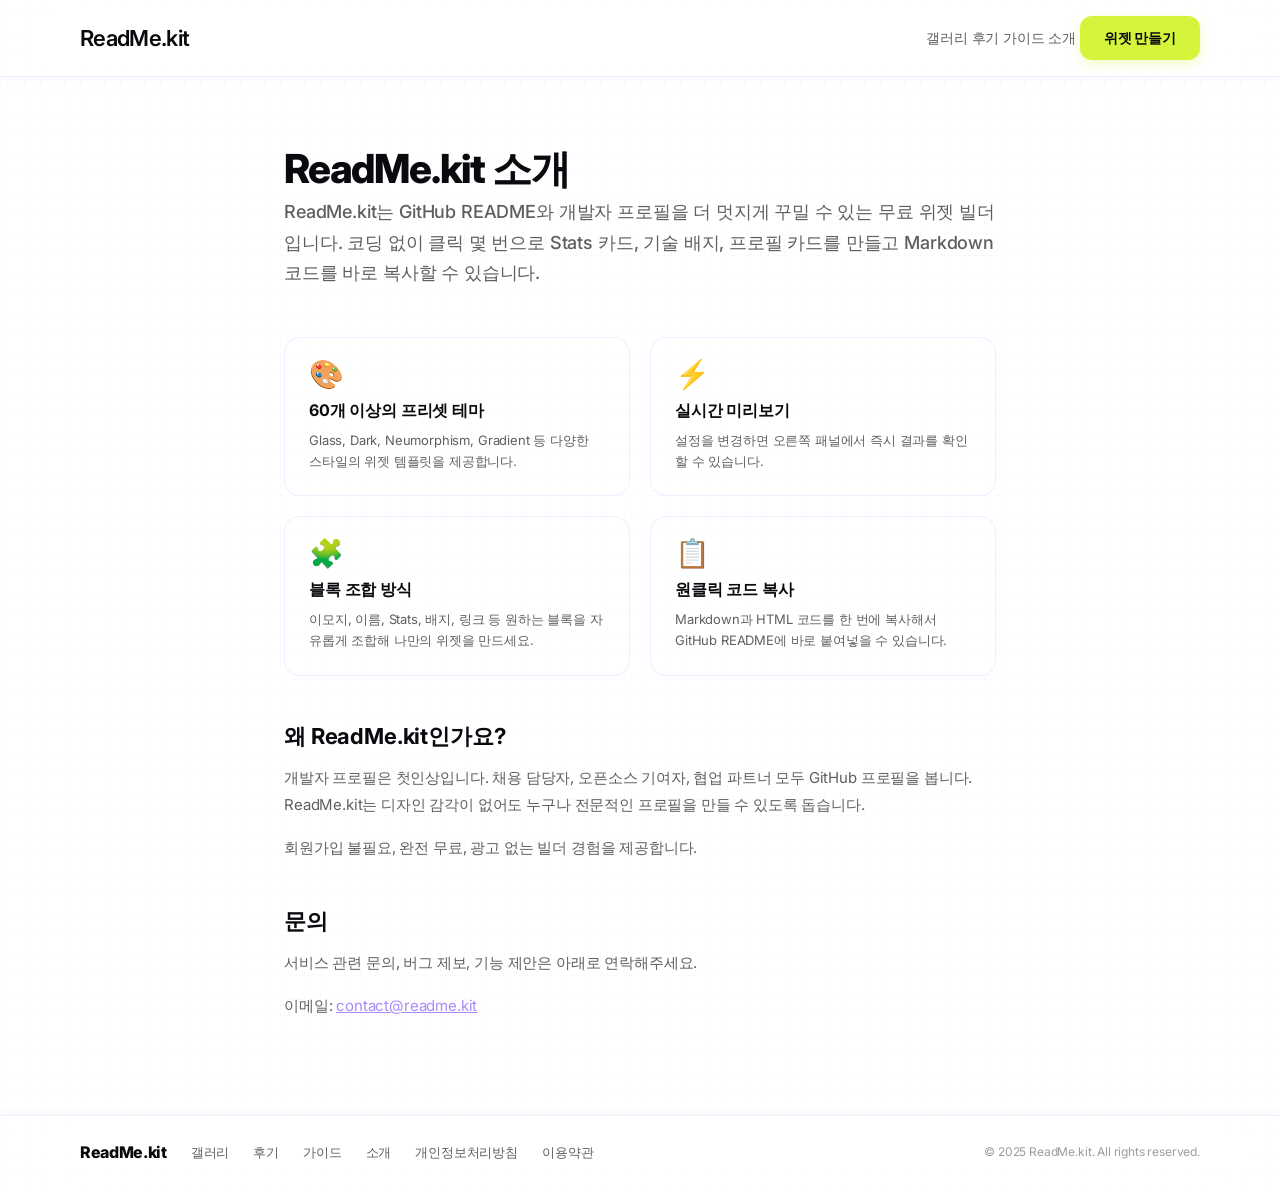
==== commit 45575bf1: "Rebrand to ReadMe.kit + violet/lime design system + dark mode + vibe templates" ====
--- a/about.html
+++ b/about.html
@@ -1,392 +1,169 @@
 <!DOCTYPE html>
 <html lang="ko">
+
 <head>
   <meta charset="UTF-8">
-  <!-- ================== 기본 메타 태그 (SEO) ================== -->
-  <meta name="title" content="GitGloss 소개 — GitHub README 위젯 빌더란?">
-  <meta name="description" content="GitGloss는 GitHub 프로필 README를 코딩 없이 꾸밀 수 있는 무료 위젯 빌더입니다. 지원 위젯 종류, 사용 이유, 자주 묻는 질문을 확인하세요.">
-  <meta name="keywords" content="GitGloss 소개, GitHub README 위젯이란, 깃허브 프로필 꾸미기 방법, README 위젯 FAQ">
-  <meta name="author" content="GitGloss">
-  <meta name="robots" content="index, follow">
-  <!-- ================== Open Graph ================== -->
-  <meta property="og:title" content="GitGloss 소개 — GitHub README 위젯 빌더란?">
-  <meta property="og:description" content="GitGloss는 GitHub 프로필 README를 코딩 없이 꾸밀 수 있는 무료 위젯 빌더입니다. 지원 위젯 종류, 사용 이유, 자주 묻는 질문을 확인하세요.">
-  <meta property="og:type" content="website">
-  <meta property="og:url" content="https://gitgloss.io/about.html">
-  <meta property="og:image" content="https://gitgloss.io/assets/images/og-image.png">
-  <meta property="og:image:width" content="1200">
-  <meta property="og:image:height" content="630">
-  <meta property="og:image:alt" content="GitGloss 소개">
-  <meta property="og:site_name" content="GitGloss">
-  <meta property="og:locale" content="ko_KR">
-  <!-- ================== Twitter 카드 ================== -->
-  <meta name="twitter:card" content="summary_large_image">
-  <meta name="twitter:title" content="GitGloss 소개 — GitHub README 위젯 빌더란?">
-  <meta name="twitter:description" content="GitGloss는 GitHub 프로필 README를 코딩 없이 꾸밀 수 있는 무료 위젯 빌더입니다. 지원 위젯 종류, 사용 이유, 자주 묻는 질문을 확인하세요.">
-  <meta name="twitter:image" content="https://gitgloss.io/assets/images/og-image.png">
-  <meta name="twitter:image:alt" content="GitGloss 소개">
-  <meta name="twitter:site" content="@gitgloss">
-  <meta name="twitter:creator" content="@gitgloss">
-  <!-- ================== SEO 보완 ================== -->
-  <meta name="language" content="ko">
-  <meta name="distribution" content="global">
-  <meta name="rating" content="general">
-  <meta name="format-detection" content="telephone=no">
-  <link rel="canonical" href="https://gitgloss.io/about.html">
-  <!-- ================== 웹앱 최적화 ================== -->
-  <meta name="theme-color" content="#4285F4">
-  <meta name="application-name" content="GitGloss">
-  <meta name="msapplication-TileColor" content="#4285F4">
-  <meta name="apple-mobile-web-app-capable" content="yes">
-  <meta name="apple-mobile-web-app-title" content="GitGloss">
-  <!-- ================== 아이콘 ================== -->
-  <link rel="icon" href="/favicon.ico" type="image/x-icon">
-  <link rel="apple-touch-icon" href="/apple-touch-icon.png">
-  <link rel="manifest" href="/site.webmanifest">
+  <meta name="naver-site-verification" content="d3cf9f8cacf2d3e321857160ba601cabeebcd3ba" />
   <meta name="viewport" content="width=device-width, initial-scale=1.0">
-  <title>GitGloss 소개 — GitHub README 위젯 빌더</title>
+  <title>소개 — ReadMe.kit</title>
+  <meta name="description" content="ReadMe.kit는 GitHub README와 개발자 프로필을 꾸미는 무료 위젯 빌더입니다.">
   <link rel="preconnect" href="https://fonts.googleapis.com">
-  <link rel="preconnect" href="https://fonts.gstatic.com" crossorigin>
   <link href="https://fonts.googleapis.com/css2?family=Inter:wght@400;500;600;700;800&display=swap" rel="stylesheet">
   <link rel="stylesheet" href="assets/css/style.css">
   <style>
-    * { font-family: 'Inter', -apple-system, BlinkMacSystemFont, sans-serif; }
-
-    .about-hero {
-      padding: 80px 80px 64px;
-      background: var(--bg-main);
-      background-image: var(--gradient-hero), var(--grid-pattern);
-      border-bottom: 1px solid var(--glass-border);
-    }
-    .about-eyebrow {
-      font-size: 12px; font-weight: 700; letter-spacing: .15em;
-      text-transform: uppercase; color: var(--google-blue); margin-bottom: 16px;
-    }
-    .about-h1 {
-      font-size: clamp(28px, 4vw, 48px); font-weight: 800;
-      color: var(--text-main); line-height: 1.15;
-      letter-spacing: -.03em; margin-bottom: 20px;
-    }
-    .about-lead {
-      font-size: 18px; color: var(--text-sub); line-height: 1.7;
-      font-weight: 500; max-width: 600px; margin-bottom: 32px;
-    }
-    .about-badges { display: flex; gap: 10px; flex-wrap: wrap; }
-    .about-badge {
-      display: inline-flex; align-items: center; gap: 6px;
-      padding: 7px 14px; border-radius: 20px;
-      font-size: 13px; font-weight: 600;
+    * {
+      font-family: 'Inter', sans-serif;
     }
 
-    .about-body {
-      max-width: 800px;
+    .about-wrap {
+      max-width: 760px;
       margin: 0 auto;
-      padding: 64px 80px 80px;
-      display: flex;
-      flex-direction: column;
-      gap: 56px;
+      padding: 80px 24px;
     }
 
-    .about-section-title {
-      font-size: 24px; font-weight: 800; color: var(--text-main);
-      letter-spacing: -.02em; margin-bottom: 20px;
-      padding-bottom: 12px;
-      border-bottom: 2px solid var(--glass-border);
+    .about-wrap h1 {
+      font-size: 40px;
+      font-weight: 800;
+      color: var(--text-main);
+      margin-bottom: 16px;
+      letter-spacing: -.03em;
     }
 
-    /* 위젯 종류 카드 */
-    .widget-type-grid {
+    .about-wrap .lead {
+      font-size: 18px;
+      color: var(--text-sub);
+      line-height: 1.7;
+      margin-bottom: 48px;
+      font-weight: 500;
+    }
+
+    .about-wrap h2 {
+      font-size: 22px;
+      font-weight: 700;
+      color: var(--text-main);
+      margin: 48px 0 16px;
+    }
+
+    .about-wrap p {
+      font-size: 15px;
+      color: var(--text-sub);
+      line-height: 1.8;
+      margin-bottom: 16px;
+    }
+
+    .feature-grid {
       display: grid;
       grid-template-columns: 1fr 1fr;
-      gap: 16px;
+      gap: 20px;
+      margin: 24px 0;
     }
-    .widget-type-card {
+
+    .feature-card {
       background: var(--glass-white);
       border: 1px solid var(--glass-border);
       border-radius: 16px;
-      padding: 20px 22px;
-      backdrop-filter: var(--blur-effect);
-    }
-    .widget-type-icon { font-size: 24px; margin-bottom: 10px; display: block; }
-    .widget-type-name { font-size: 15px; font-weight: 700; color: var(--text-main); margin-bottom: 6px; }
-    .widget-type-desc { font-size: 13px; color: var(--text-sub); line-height: 1.6; font-weight: 500; }
-
-    /* 이유 목록 */
-    .reason-list { display: flex; flex-direction: column; gap: 14px; }
-    .reason-item {
-      display: flex; align-items: flex-start; gap: 14px;
-      padding: 16px 18px;
-      background: var(--bg-subtle);
-      border-radius: 12px;
-    }
-    .reason-icon {
-      font-size: 20px; flex-shrink: 0;
-      width: 36px; height: 36px;
-      display: flex; align-items: center; justify-content: center;
-      background: var(--glass-white);
-      border: 1px solid var(--glass-border);
-      border-radius: 10px;
-    }
-    .reason-text-title { font-size: 14px; font-weight: 700; color: var(--text-main); margin-bottom: 3px; }
-    .reason-text-desc { font-size: 13px; color: var(--text-sub); line-height: 1.55; font-weight: 500; }
-
-    /* FAQ 아코디언 */
-    .faq-list { display: flex; flex-direction: column; gap: 0; }
-    .faq-item {
-      border-bottom: 1px solid var(--glass-border);
-    }
-    .faq-item:first-child { border-top: 1px solid var(--glass-border); }
-    .faq-q {
-      width: 100%; background: none; border: none; cursor: pointer;
-      display: flex; align-items: center; justify-content: space-between;
-      padding: 18px 4px;
-      font-size: 15px; font-weight: 700; color: var(--text-main);
-      text-align: left; font-family: inherit;
-      transition: color .2s;
-    }
-    .faq-q:hover { color: var(--google-blue); }
-    .faq-arrow {
-      font-size: 12px; color: var(--text-hint);
-      transition: transform .25s;
-      flex-shrink: 0; margin-left: 16px;
-    }
-    .faq-item.open .faq-arrow { transform: rotate(180deg); }
-    .faq-a {
-      max-height: 0; overflow: hidden;
-      transition: max-height .3s ease, padding .3s ease;
-      font-size: 14px; color: var(--text-sub); line-height: 1.75;
-      font-weight: 500; padding: 0 4px;
-    }
-    .faq-item.open .faq-a {
-      max-height: 300px;
-      padding-bottom: 18px;
+      padding: 24px;
     }
 
-    /* CTA */
-    .about-cta {
-      background: var(--bg-subtle);
-      border: 1px solid var(--glass-border);
-      border-radius: 20px;
-      padding: 40px;
-      text-align: center;
+    .feature-card .icon {
+      font-size: 28px;
+      margin-bottom: 12px;
     }
-    .about-cta-title { font-size: 24px; font-weight: 800; color: var(--text-main); margin-bottom: 12px; letter-spacing: -.02em; }
-    .about-cta-desc { font-size: 15px; color: var(--text-sub); margin-bottom: 24px; font-weight: 500; }
-    .about-cta-btns { display: flex; gap: 12px; justify-content: center; flex-wrap: wrap; }
-    .btn-cta-primary {
-      padding: 14px 28px; border-radius: 14px; background: var(--google-blue);
-      color: #fff; font-size: 15px; font-weight: 700; text-decoration: none;
-      border: none; cursor: pointer; transition: background .2s;
+
+    .feature-card h3 {
+      font-size: 16px;
+      font-weight: 700;
+      color: var(--text-main);
+      margin-bottom: 8px;
     }
-    .btn-cta-primary:hover { background: #3367d6; }
-    .btn-cta-ghost {
-      padding: 14px 28px; border-radius: 14px;
-      background: var(--glass-white); color: var(--text-main);
-      font-size: 15px; font-weight: 700; text-decoration: none;
-      border: 1px solid var(--glass-border); cursor: pointer;
-      backdrop-filter: var(--blur-effect); transition: background .2s;
+
+    .feature-card p {
+      font-size: 13px;
+      color: var(--text-sub);
+      line-height: 1.6;
+      margin: 0;
     }
-    .btn-cta-ghost:hover { background: rgba(0,0,0,.04); }
 
-    @media (max-width: 768px) {
-      .about-hero { padding: 60px 24px 48px; }
-      .about-body { padding: 48px 24px 64px; }
-      .widget-type-grid { grid-template-columns: 1fr; }
+    @media (max-width: 640px) {
+      .feature-grid {
+        grid-template-columns: 1fr;
+      }
+
+      .about-wrap h1 {
+        font-size: 28px;
+      }
     }
   </style>
 </head>
+
 <body>
-
-  <!-- NAV -->
-  <nav class="nav" aria-label="주요 내비게이션">
-    <a href="index.html" class="nav-logo">GitGloss</a>
+  <nav class="nav">
+    <a href="index.html" class="nav-logo">ReadMe.kit</a>
     <div class="nav-right">
       <a href="gallery.html" class="nav-link">갤러리</a>
-      <a href="guide.html"   class="nav-link">가이드</a>
-      <a href="about.html"   class="nav-link" style="color:var(--google-blue);font-weight:700">소개</a>
+      <a href="docs/showcase/reviews.html" class="nav-link">후기</a>
+      <a href="docs/showcase/notion-portfolio.html" class="nav-link">가이드</a>
+      <a href="about.html" class="nav-link">소개</a>
+      <a href="builder.html" class="nav-cta">위젯 만들기</a>
     </div>
-    <a href="builder.html" class="nav-cta">위젯 만들기</a>
   </nav>
 
-  <!-- HERO -->
-  <section class="about-hero">
-    <p class="about-eyebrow">GitGloss 소개</p>
-    <h1 class="about-h1">GitHub README를<br>더 쉽고 예쁘게</h1>
-    <p class="about-lead">
-      코딩 없이 Markdown 한 줄로 GitHub 프로필을 꾸밀 수 있는 무료 위젯 빌더예요.
-      60가지 이상의 템플릿 중에서 골라 바로 사용할 수 있어요.
+  <div class="about-wrap">
+    <h1>ReadMe.kit 소개</h1>
+    <p class="lead">
+      ReadMe.kit는 GitHub README와 개발자 프로필을 더 멋지게 꾸밀 수 있는 무료 위젯 빌더입니다.
+      코딩 없이 클릭 몇 번으로 Stats 카드, 기술 배지, 프로필 카드를 만들고 Markdown 코드를 바로 복사할 수 있습니다.
     </p>
-    <div class="about-badges">
-      <span class="about-badge" style="background:rgba(66,133,244,.08);border:1px solid rgba(66,133,244,.15);color:#1967D2">✓ 완전 무료</span>
-      <span class="about-badge" style="background:rgba(52,168,83,.08);border:1px solid rgba(52,168,83,.15);color:#188038">✓ 회원가입 불필요</span>
-      <span class="about-badge" style="background:rgba(251,188,5,.1);border:1px solid rgba(251,188,5,.25);color:#E37400">✓ 60+ 위젯 템플릿</span>
-      <span class="about-badge" style="background:rgba(234,67,53,.08);border:1px solid rgba(234,67,53,.15);color:#C5221F">✓ Markdown 한 줄 삽입</span>
-    </div>
-  </section>
 
-  <div class="about-body">
-
-    <!-- 위젯 종류 -->
-    <section aria-labelledby="widget-types-heading">
-      <h2 class="about-section-title" id="widget-types-heading">지원하는 위젯 종류</h2>
-      <div class="widget-type-grid">
-        <div class="widget-type-card">
-          <span class="widget-type-icon">📊</span>
-          <div class="widget-type-name">GitHub Stats Card</div>
-          <div class="widget-type-desc">스타 수, 커밋 수, 레포지토리 수 등 핵심 통계를 카드 형태로 표시해요. 10가지 이상의 테마를 지원합니다.</div>
-        </div>
-        <div class="widget-type-card">
-          <span class="widget-type-icon">🏷️</span>
-          <div class="widget-type-name">Tech Stack Badge</div>
-          <div class="widget-type-desc">React, TypeScript, Node.js, Python, Go, Rust 등 수백 가지 기술 스택을 배지 형태로 나열해요.</div>
-        </div>
-        <div class="widget-type-card">
-          <span class="widget-type-icon">👤</span>
-          <div class="widget-type-name">Profile Card</div>
-          <div class="widget-type-desc">이름, 직함, 소개, 기술 스택을 하나의 카드에 담아 개발자 정체성을 한눈에 보여줘요.</div>
-        </div>
-        <div class="widget-type-card">
-          <span class="widget-type-icon">🔥</span>
-          <div class="widget-type-name">Streak Counter</div>
-          <div class="widget-type-desc">연속 커밋 일수와 총 기여 수를 시각적으로 표현해서 꾸준한 개발 활동을 어필할 수 있어요.</div>
-        </div>
-        <div class="widget-type-card">
-          <span class="widget-type-icon">🔗</span>
-          <div class="widget-type-name">Links</div>
-          <div class="widget-type-desc">GitHub, 블로그, LinkedIn, 이메일 등 SNS 링크를 버튼 형태로 모아서 보여줘요.</div>
-        </div>
-        <div class="widget-type-card">
-          <span class="widget-type-icon">🎨</span>
-          <div class="widget-type-name">Banner</div>
-          <div class="widget-type-desc">capsule-render, readme-typing-svg 등 외부 무료 API를 활용한 헤더 배너를 만들 수 있어요.</div>
-        </div>
+    <div class="feature-grid">
+      <div class="feature-card">
+        <div class="icon">🎨</div>
+        <h3>60개 이상의 프리셋 테마</h3>
+        <p>Glass, Dark, Neumorphism, Gradient 등 다양한 스타일의 위젯 템플릿을 제공합니다.</p>
       </div>
-    </section>
-
-    <!-- 사용 이유 -->
-    <section aria-labelledby="reasons-heading">
-      <h2 class="about-section-title" id="reasons-heading">GitGloss를 사용해야 하는 이유</h2>
-      <ul class="reason-list" style="list-style:none;padding:0;margin:0">
-        <li class="reason-item">
-          <span class="reason-icon">🆓</span>
-          <div><div class="reason-text-title">완전 무료</div><div class="reason-text-desc">모든 기본 위젯은 무료로 제공됩니다. 회원가입 없이 즉시 사용할 수 있어요.</div></div>
-        </li>
-        <li class="reason-item">
-          <span class="reason-icon">⚡</span>
-          <div><div class="reason-text-title">설치 불필요</div><div class="reason-text-desc">별도 앱 설치나 서버 설정 없이 웹 브라우저에서 바로 사용합니다.</div></div>
-        </li>
-        <li class="reason-item">
-          <span class="reason-icon">🔄</span>
-          <div><div class="reason-text-title">자동 업데이트</div><div class="reason-text-desc">github-readme-stats 등 실제 GitHub API와 연동되어 통계 데이터가 자동으로 최신 상태를 유지해요.</div></div>
-        </li>
-        <li class="reason-item">
-          <span class="reason-icon">🎨</span>
-          <div><div class="reason-text-title">다양한 테마</div><div class="reason-text-desc">라이트 모드, 다크 모드, 뉴모피즘, 글래스모피즘 등 60가지 이상의 디자인 테마를 제공합니다.</div></div>
-        </li>
-        <li class="reason-item">
-          <span class="reason-icon">📝</span>
-          <div><div class="reason-text-title">Markdown 호환</div><div class="reason-text-desc">GitHub README, GitLab, Notion, 개인 블로그 등 Markdown을 지원하는 모든 플랫폼에서 사용 가능해요.</div></div>
-        </li>
-      </ul>
-    </section>
-
-    <!-- FAQ -->
-    <section aria-labelledby="faq-heading">
-      <h2 class="about-section-title" id="faq-heading">자주 묻는 질문</h2>
-      <div class="faq-list" role="list">
-
-        <div class="faq-item" role="listitem">
-          <button class="faq-q" onclick="toggleFaq(this)" aria-expanded="false">
-            GitGloss 위젯은 어떻게 GitHub README에 삽입하나요?
-            <span class="faq-arrow">▼</span>
-          </button>
-          <div class="faq-a">
-            빌더에서 위젯을 설정한 후 생성된 Markdown 코드를 복사하세요. GitHub에서 본인 아이디와 동일한 이름의 public 저장소를 만들고, 그 안의 README.md에 붙여넣으면 프로필 페이지에 바로 표시됩니다.
-          </div>
-        </div>
-
-        <div class="faq-item" role="listitem">
-          <button class="faq-q" onclick="toggleFaq(this)" aria-expanded="false">
-            위젯 데이터는 얼마나 자주 업데이트되나요?
-            <span class="faq-arrow">▼</span>
-          </button>
-          <div class="faq-a">
-            github-readme-stats 등 실제 GitHub API 기반 서비스를 사용하며, 캐시 정책에 따라 수 시간 단위로 자동 갱신됩니다. 별도 조작 없이 항상 최신 통계가 표시돼요.
-          </div>
-        </div>
-
-        <div class="faq-item" role="listitem">
-          <button class="faq-q" onclick="toggleFaq(this)" aria-expanded="false">
-            Private 저장소 통계도 포함되나요?
-            <span class="faq-arrow">▼</span>
-          </button>
-          <div class="faq-a">
-            기본 설정에서는 Public 저장소 데이터만 표시됩니다. Private 저장소 통계까지 포함하려면 github-readme-stats를 직접 Vercel에 배포하고 GitHub Personal Access Token을 설정해야 해요. GitGloss 빌더에서 생성한 코드의 URL을 본인 배포 주소로 교체하면 됩니다.
-          </div>
-        </div>
-
-        <div class="faq-item" role="listitem">
-          <button class="faq-q" onclick="toggleFaq(this)" aria-expanded="false">
-            모바일에서도 위젯이 잘 보이나요?
-            <span class="faq-arrow">▼</span>
-          </button>
-          <div class="faq-a">
-            GitHub README는 이미지 태그로 위젯을 표시하기 때문에 모바일에서도 동일하게 보입니다. 다만 GitHub 모바일 앱에서는 일부 레이아웃이 다르게 보일 수 있어요.
-          </div>
-        </div>
-
-        <div class="faq-item" role="listitem">
-          <button class="faq-q" onclick="toggleFaq(this)" aria-expanded="false">
-            GitHub 외 다른 플랫폼에서도 사용할 수 있나요?
-            <span class="faq-arrow">▼</span>
-          </button>
-          <div class="faq-a">
-            Markdown 이미지 문법(<code>![](url)</code>)을 지원하는 GitLab, Notion, 개인 블로그, 기술 문서 등 어디서든 사용할 수 있어요. HTML 탭의 <code>&lt;img&gt;</code> 태그를 사용하면 더 많은 플랫폼에서 활용 가능합니다.
-          </div>
-        </div>
-
+      <div class="feature-card">
+        <div class="icon">⚡</div>
+        <h3>실시간 미리보기</h3>
+        <p>설정을 변경하면 오른쪽 패널에서 즉시 결과를 확인할 수 있습니다.</p>
       </div>
-    </section>
-
-    <!-- CTA -->
-    <div class="about-cta">
-      <div class="about-cta-title">지금 바로 시작해보세요</div>
-      <p class="about-cta-desc">3분이면 GitHub 프로필이 완전히 달라져요.</p>
-      <div class="about-cta-btns">
-        <a href="builder.html" class="btn-cta-primary">위젯 만들기 →</a>
-        <a href="gallery.html" class="btn-cta-ghost">갤러리 구경하기</a>
+      <div class="feature-card">
+        <div class="icon">🧩</div>
+        <h3>블록 조합 방식</h3>
+        <p>이모지, 이름, Stats, 배지, 링크 등 원하는 블록을 자유롭게 조합해 나만의 위젯을 만드세요.</p>
+      </div>
+      <div class="feature-card">
+        <div class="icon">📋</div>
+        <h3>원클릭 코드 복사</h3>
+        <p>Markdown과 HTML 코드를 한 번에 복사해서 GitHub README에 바로 붙여넣을 수 있습니다.</p>
       </div>
     </div>
 
+    <h2>왜 ReadMe.kit인가요?</h2>
+    <p>
+      개발자 프로필은 첫인상입니다. 채용 담당자, 오픈소스 기여자, 협업 파트너 모두 GitHub 프로필을 봅니다.
+      ReadMe.kit는 디자인 감각이 없어도 누구나 전문적인 프로필을 만들 수 있도록 돕습니다.
+    </p>
+    <p>
+      회원가입 불필요, 완전 무료, 광고 없는 빌더 경험을 제공합니다.
+    </p>
+
+    <h2>문의</h2>
+    <p>서비스 관련 문의, 버그 제보, 기능 제안은 아래로 연락해주세요.</p>
+    <p>이메일: <a href="mailto:contact@readme.kit" style="color:var(--google-blue)">contact@readme.kit</a></p>
   </div>
 
-  <!-- FOOTER -->
-  <footer class="page-footer" aria-label="사이트 하단 정보">
-    <a href="index.html" class="footer-logo">GitGloss</a>
-    <nav class="footer-links" aria-label="하단 내비게이션">
-      <a href="about.html"    class="footer-link">소개</a>
-      <a href="guide.html"    class="footer-link">가이드</a>
-      <a href="privacy.html"  class="footer-link" rel="nofollow">개인정보처리방침</a>
-      <a href="terms.html"    class="footer-link" rel="nofollow">이용약관</a>
-      <a href="contact.html"  class="footer-link">문의</a>
-    </nav>
-    <small class="footer-copy">© 2025 GitGloss. All rights reserved.</small>
+  <footer class="page-footer">
+    <a href="index.html" class="footer-logo">ReadMe.kit</a>
+    <div class="footer-links">
+      <a href="gallery.html" class="footer-link">갤러리</a>
+      <a href="docs/showcase/reviews.html" class="footer-link">후기</a>
+      <a href="docs/showcase/notion-portfolio.html" class="footer-link">가이드</a>
+      <a href="about.html" class="footer-link">소개</a>
+      <a href="privacy.html" class="footer-link">개인정보처리방침</a>
+      <a href="terms.html" class="footer-link">이용약관</a>
+    </div>
+    <span class="footer-copy">© 2025 ReadMe.kit. All rights reserved.</span>
   </footer>
+</body>
 
-  <script>
-    function toggleFaq(btn) {
-      const item = btn.closest('.faq-item');
-      const isOpen = item.classList.contains('open');
-      // 다른 항목 닫기
-      document.querySelectorAll('.faq-item.open').forEach(el => {
-        el.classList.remove('open');
-        el.querySelector('.faq-q').setAttribute('aria-expanded', 'false');
-      });
-      if (!isOpen) {
-        item.classList.add('open');
-        btn.setAttribute('aria-expanded', 'true');
-      }
-    }
-  </script>
-</body>
-</html>
+</html>
--- a/assets/css/style.css
+++ b/assets/css/style.css
@@ -5,81 +5,175 @@
 }
 
 /* =============================================
-   GITGLOSS — STUDIO WHITE DESIGN SYSTEM v2.0
+   ReadMe.kit — DESIGN SYSTEM v1
    Premium Developer Identity Studio
    ============================================= */
 :root {
-  /* ── Base Colors ── */
-  --bg-main:          #FFFFFF;
-  --bg-subtle:        #FBFBFB;
-  --text-main:        #08080F;
-  --text-sub:         rgba(8, 8, 15, 0.65);
-  --text-hint:        rgba(8, 8, 15, 0.40);
-
-  /* ── Google Primary Colors ── */
-  --google-blue:      #4285F4;
-  --google-red:       #EA4335;
-  --google-yellow:    #FBBC05;
-  --google-green:     #34A853;
+  /* ── ReadMe.kit Design System v1 ── */
+  --violet: #A78BFA;
+  --lime:   #D4F53C;
+  --black:  #09090E;
+
+  /* ── Base (Light Mode) ── */
+  --bg-main:    #FFFFFF;
+  --bg-subtle:  #F8F8FC;
+  --text-main:  #09090E;
+  --text-sub:   rgba(9,9,14,0.65);
+  --text-hint:  rgba(9,9,14,0.40);
+
+  /* ── Brand Colors ── */
+  --primary:    #A78BFA;   /* violet */
+  --action:     #D4F53C;   /* lime */
+  --dark:       #09090E;   /* black */
+
+  /* ── Legacy Google Colors (호환성 유지) ── */
+  --google-blue:   #A78BFA;
+  --google-red:    #F87171;
+  --google-yellow: #D4F53C;
+  --google-green:  #4ADE80;
 
   /* ── Gradients ── */
-  --gradient-hero:    linear-gradient(135deg, rgba(66,133,244,0.08) 0%, rgba(234,67,53,0.06) 100%);
-  --gradient-blue-red: linear-gradient(135deg, #4285F4 0%, #EA4335 100%);
-  --gradient-multi:   linear-gradient(135deg, #4285F4 0%, #EA4335 50%, #FBBC05 100%);
-  --gradient-glass:   linear-gradient(135deg, rgba(66,133,244,0.12) 0%, rgba(52,168,83,0.08) 100%);
-
-  /* ── Glassmorphism System ── */
-  --glass-white:      rgba(255, 255, 255, 0.7);
-  --glass-border:     rgba(0, 0, 0, 0.08);
-  --blur-effect:      blur(30px) saturate(180%);
-
-  /* ── 2.5D Depth Shadow ── */
-  --shadow-depth:     0 10px 20px rgba(0, 0, 0, 0.05),
-                      0 6px 6px rgba(0, 0, 0, 0.1);
-  --shadow-float:     0 20px 40px rgba(0, 0, 0, 0.08),
-                      0 10px 10px rgba(0, 0, 0, 0.12);
-  --shadow-subtle:    0 2px 8px rgba(0, 0, 0, 0.04);
-
-  /* ── Legacy Compatibility ── */
-  --gg-bg:            var(--bg-main);
-  --gg-bg-card:       var(--glass-white);
-  --gg-text:          var(--text-main);
-  --gg-text-sub:      var(--text-sub);
-  --gg-text-hint:     var(--text-hint);
-  --gg-pink-deep:     var(--google-blue);
-  --gg-pink:          var(--google-blue);
-  --gg-purple:        var(--google-red);
-  --gg-sky:           var(--google-green);
-  --gg-bg-dark:       #08080F;
-  --gg-bg-dark-card:  rgba(8, 8, 15, 0.85);
+  --gradient-hero:     linear-gradient(135deg, rgba(167,139,250,0.1) 0%, rgba(212,245,60,0.06) 100%);
+  --gradient-primary:  linear-gradient(135deg, #A78BFA 0%, #7C3AED 100%);
+  --gradient-action:   linear-gradient(135deg, #D4F53C 0%, #A3E635 100%);
+  --gradient-glass:    linear-gradient(135deg, rgba(167,139,250,0.12) 0%, rgba(212,245,60,0.06) 100%);
+  --gradient-blue-red: linear-gradient(135deg, #A78BFA 0%, #F87171 100%);
+  --gradient-multi:    linear-gradient(135deg, #A78BFA 0%, #D4F53C 50%, #4ADE80 100%);
+
+  /* ── Glassmorphism ── */
+  --glass-white:  rgba(255,255,255,0.72);
+  --glass-border: rgba(167,139,250,0.15);
+  --blur-effect:  blur(30px) saturate(180%);
+
+  /* ── Shadows ── */
+  --shadow-depth:  0 10px 20px rgba(167,139,250,0.08), 0 6px 6px rgba(0,0,0,0.06);
+  --shadow-float:  0 20px 40px rgba(167,139,250,0.12), 0 10px 10px rgba(0,0,0,0.08);
+  --shadow-subtle: 0 2px 8px rgba(167,139,250,0.06);
 
   /* ── Grid Pattern ── */
-  --grid-pattern:     repeating-linear-gradient(0deg, rgba(0,0,0,0.02) 0px, rgba(0,0,0,0.02) 1px, transparent 1px, transparent 20px),
-                      repeating-linear-gradient(90deg, rgba(0,0,0,0.02) 0px, rgba(0,0,0,0.02) 1px, transparent 1px, transparent 20px);
-  
-  /* ── Legacy Glass Vars ── */
-  --glass-bg-light:   var(--glass-white);
-  --glass-bg-pink:    rgba(66, 133, 244, 0.08);
-  --glass-bg-purple:  rgba(234, 67, 53, 0.08);
-  --glass-border-pink:rgba(66, 133, 244, 0.2);
-  --glass-border-purple:rgba(234, 67, 53, 0.2);
-  --glass-blur:       var(--blur-effect);
-  --glass-blur-heavy: blur(40px) saturate(200%);
-  --glass-shadow:     var(--shadow-depth);
-
-  /* ── Semantic (광고/상태 표시용) ── */
-  --ad-border:        rgba(0, 0, 0, 0.10);
-  --ad-bg:            rgba(0, 0, 0, 0.02);
-  --ad-label:         rgba(0, 0, 0, 0.35);
-
-  /* ── Typography ── */
-  --font-sans:        'Inter', 'Syne', -apple-system, BlinkMacSystemFont, sans-serif;
-  --font-mono:        'JetBrains Mono', 'Fira Code', monospace;
-}
-
-/* 다크모드는 명시적으로만 활성화 */
+  --grid-pattern: repeating-linear-gradient(0deg, rgba(167,139,250,0.04) 0px, rgba(167,139,250,0.04) 1px, transparent 1px, transparent 24px),
+                  repeating-linear-gradient(90deg, rgba(167,139,250,0.04) 0px, rgba(167,139,250,0.04) 1px, transparent 1px, transparent 24px);
+
+  /* ── Legacy ── */
+  --gg-bg:         var(--bg-main);
+  --gg-bg-card:    var(--glass-white);
+  --gg-text:       var(--text-main);
+  --gg-text-sub:   var(--text-sub);
+  --gg-text-hint:  var(--text-hint);
+  --gg-pink:       var(--primary);
+  --gg-purple:     var(--primary);
+  --glass-shadow:  var(--shadow-depth);
+  --glass-blur:    var(--blur-effect);
+  --glass-bg-light: var(--glass-white);
+  --glass-border-pink: rgba(167,139,250,0.2);
+  --ad-border: rgba(0,0,0,0.10);
+  --ad-bg:     rgba(0,0,0,0.02);
+  --ad-label:  rgba(0,0,0,0.35);
+  --font-sans: 'Inter', -apple-system, BlinkMacSystemFont, sans-serif;
+  --font-mono: 'JetBrains Mono', 'Fira Code', monospace;
+
+  /* ── Material / Fluent legacy ── */
+  --m3-primary:        #A78BFA;
+  --m3-on-primary:     #FFFFFF;
+  --m3-primary-container: rgba(167,139,250,0.12);
+  --m3-on-primary-container: #09090E;
+  --m3-secondary:      rgba(9,9,14,0.65);
+  --m3-on-secondary:   #FFFFFF;
+  --m3-surface:        #FFFFFF;
+  --m3-on-surface:     #09090E;
+  --m3-surface-variant: #F8F8FC;
+  --m3-on-surface-variant: rgba(9,9,14,0.65);
+  --m3-background:     #FFFFFF;
+  --m3-on-background:  #09090E;
+  --m3-outline:        rgba(9,9,14,0.40);
+  --m3-outline-variant: rgba(167,139,250,0.15);
+  --m3-error:          #F87171;
+  --m3-on-error:       #FFFFFF;
+  --fluent-blur:       blur(30px) saturate(180%);
+  --fluent-shadow-sm:  0 2px 8px rgba(167,139,250,0.06);
+  --fluent-shadow-md:  0 10px 20px rgba(167,139,250,0.08), 0 6px 6px rgba(0,0,0,0.06);
+  --fluent-shadow-lg:  0 20px 40px rgba(167,139,250,0.12), 0 10px 10px rgba(0,0,0,0.08);
+  --fluent-border:     1px solid rgba(167,139,250,0.15);
+  --fluent-acrylic:    rgba(255,255,255,0.72);
+  --s1: 4px; --s2: 8px; --s3: 12px; --s4: 16px; --s6: 24px; --s8: 32px; --s12: 48px;
+  --font-main:         'Inter', -apple-system, BlinkMacSystemFont, sans-serif;
+  --display-lg:        800 57px/64px var(--font-main);
+  --headline-lg:       700 32px/40px var(--font-main);
+  --title-lg:          600 22px/28px var(--font-main);
+  --body-lg:           400 16px/24px var(--font-main);
+  --label-lg:          500 14px/20px var(--font-main);
+}
+
+/* ── Dark Mode ── */
 @media (prefers-color-scheme: dark) {
-  /* 라이트 모드를 디폴트로 유지 */
+  :root {
+    --bg-main:    #09090E;
+    --bg-subtle:  #111118;
+    --text-main:  #F4F4F8;
+    --text-sub:   rgba(244,244,248,0.65);
+    --text-hint:  rgba(244,244,248,0.40);
+
+    --glass-white:  rgba(255,255,255,0.06);
+    --glass-border: rgba(167,139,250,0.2);
+
+    --shadow-depth:  0 10px 20px rgba(0,0,0,0.4), 0 6px 6px rgba(0,0,0,0.3);
+    --shadow-float:  0 20px 40px rgba(0,0,0,0.5), 0 10px 10px rgba(0,0,0,0.3);
+    --shadow-subtle: 0 2px 8px rgba(0,0,0,0.3);
+
+    --grid-pattern: repeating-linear-gradient(0deg, rgba(167,139,250,0.06) 0px, rgba(167,139,250,0.06) 1px, transparent 1px, transparent 24px),
+                    repeating-linear-gradient(90deg, rgba(167,139,250,0.06) 0px, rgba(167,139,250,0.06) 1px, transparent 1px, transparent 24px);
+
+    --gg-bg:      #09090E;
+    --gg-bg-card: rgba(255,255,255,0.06);
+    --gg-text:    #F4F4F8;
+    --gg-text-sub:  rgba(244,244,248,0.65);
+    --gg-text-hint: rgba(244,244,248,0.40);
+    --glass-bg-light: rgba(255,255,255,0.06);
+    --ad-bg:     rgba(255,255,255,0.03);
+    --ad-border: rgba(255,255,255,0.08);
+    --ad-label:  rgba(255,255,255,0.3);
+
+    --m3-surface:        #111118;
+    --m3-on-surface:     #F4F4F8;
+    --m3-surface-variant: #1a1a24;
+    --m3-on-surface-variant: rgba(244,244,248,0.65);
+    --m3-background:     #09090E;
+    --m3-on-background:  #F4F4F8;
+    --m3-outline:        rgba(244,244,248,0.40);
+    --m3-outline-variant: rgba(167,139,250,0.2);
+    --fluent-acrylic:    rgba(255,255,255,0.06);
+    --fluent-border:     1px solid rgba(167,139,250,0.15);
+    --fluent-shadow-sm:  0 2px 8px rgba(0,0,0,0.3);
+    --fluent-shadow-md:  0 10px 20px rgba(0,0,0,0.4), 0 6px 6px rgba(0,0,0,0.3);
+    --fluent-shadow-lg:  0 20px 40px rgba(0,0,0,0.5), 0 10px 10px rgba(0,0,0,0.3);
+  }
+
+  body {
+    background: var(--bg-main);
+    color: var(--text-main);
+  }
+
+  /* Dark mode nav */
+  .nav {
+    background: rgba(9,9,14,0.92);
+    border-bottom-color: rgba(167,139,250,0.15);
+  }
+  .nav-logo, .topbar-logo { color: #F4F4F8; }
+  .nav-link { color: rgba(244,244,248,0.65); }
+
+  /* Dark mode footer */
+  .page-footer {
+    background: rgba(9,9,14,0.95);
+    border-top-color: rgba(167,139,250,0.15);
+  }
+  .footer-logo, .footer-link { color: rgba(244,244,248,0.55); }
+  .footer-copy { color: rgba(244,244,248,0.3); }
+
+  /* Dark mode cards */
+  .glass-card {
+    background: rgba(255,255,255,0.05);
+    border-color: rgba(167,139,250,0.15);
+  }
 }
 
 /* ── Studio White Glass Card ── */
@@ -87,77 +181,67 @@
   background: var(--glass-white);
   border: 1px solid var(--glass-border);
   border-radius: 20px;
-  backdrop-filter: var(--blur-effect);
-  -webkit-backdrop-filter: var(--blur-effect);
-  box-shadow: var(--shadow-depth);
-  transform: translateZ(0);
-}
-
-/* Blue accent */
+}
+
+/* ── M3 Cards (Material 3 Surface + Fluent Depth) ── */
+.glass-card, .m3-card {
+  background: var(--m3-surface);
+  border: var(--fluent-border);
+  border-radius: 24px; /* Material 3 standard */
+  padding: var(--s6);
+  box-shadow: var(--fluent-shadow-md);
+  transition: all 0.2s cubic-bezier(0.4, 0, 0.2, 1);
+  position: relative;
+  overflow: hidden;
+}
+
+.glass-card::before {
+  content: '';
+  position: absolute;
+  inset: 0;
+  background: var(--fluent-acrylic);
+  backdrop-filter: var(--fluent-blur);
+  -webkit-backdrop-filter: var(--fluent-blur);
+  z-index: -1;
+}
+
+.glass-card:hover {
+  box-shadow: var(--fluent-shadow-lg);
+  transform: translateY(-2px);
+  border-color: var(--m3-primary-container);
+}
+
 .glass-card--blue {
-  background: rgba(66, 133, 244, 0.06);
-  border-color: rgba(66, 133, 244, 0.15);
-  box-shadow: var(--shadow-depth), 0 0 0 1px rgba(66, 133, 244, 0.08) inset;
-}
-
-/* Red accent */
-.glass-card--red {
-  background: rgba(234, 67, 53, 0.06);
-  border-color: rgba(234, 67, 53, 0.15);
-  box-shadow: var(--shadow-depth), 0 0 0 1px rgba(234, 67, 53, 0.08) inset;
-}
-
-/* 2.5D Isometric Transform */
+  background: var(--m3-primary-container);
+  border-color: var(--m3-outline-variant);
+  color: var(--m3-on-primary-container);
+}
+
 .iso-card {
-  transform: rotateX(2deg) rotateY(-2deg) translateZ(20px);
-  transition: transform 0.3s cubic-bezier(0.34, 1.56, 0.64, 1);
+  transform: perspective(1000px) rotateX(2deg) rotateY(-2deg);
+  transition: transform 0.4s var(--fluent-blur);
 }
 
 .iso-card:hover {
-  transform: rotateX(0deg) rotateY(0deg) translateZ(40px);
-  box-shadow: var(--shadow-float);
-}
-
-/* ── Badge / Pill (Google Colors) ── */
-.badge-blue {
-  background: rgba(66, 133, 244, 0.10);
-  border: 1px solid rgba(66, 133, 244, 0.20);
-  color: #1967D2;
-  border-radius: 20px;
-  padding: 4px 12px;
+  transform: perspective(1000px) rotateX(0deg) rotateY(0deg) scale(1.02);
+}
+
+/* ── Badges (M3 Density) ── */
+.badge-blue, .badge-red, .badge-yellow, .badge-green {
+  display: inline-flex;
+  align-items: center;
+  padding: var(--s1) var(--s3);
+  border-radius: 8px; /* Fluent/M3 Hybrid */
   font-size: 11px;
-  font-weight: 600;
-}
-
-.badge-red {
-  background: rgba(234, 67, 53, 0.10);
-  border: 1px solid rgba(234, 67, 53, 0.20);
-  color: #C5221F;
-  border-radius: 20px;
-  padding: 4px 12px;
-  font-size: 11px;
-  font-weight: 600;
-}
-
-.badge-yellow {
-  background: rgba(251, 188, 5, 0.15);
-  border: 1px solid rgba(251, 188, 5, 0.30);
-  color: #E37400;
-  border-radius: 20px;
-  padding: 4px 12px;
-  font-size: 11px;
-  font-weight: 600;
-}
-
-.badge-green {
-  background: rgba(52, 168, 83, 0.10);
-  border: 1px solid rgba(52, 168, 83, 0.20);
-  color: #188038;
-  border-radius: 20px;
-  padding: 4px 12px;
-  font-size: 11px;
-  font-weight: 600;
-}
+  font-weight: 700;
+  letter-spacing: 0.02em;
+  text-transform: uppercase;
+}
+
+.badge-blue   { background: var(--m3-primary-container); color: var(--m3-primary); }
+.badge-red    { background: #FDE7E9; color: var(--m3-error); }
+.badge-yellow { background: #FFF4D6; color: var(--google-yellow); }
+.badge-green  { background: #E6F4EA; color: var(--google-green); }
 
 /* ── 광고 슬롯 (Cotton Candy 버전) ── */
 .ad-slot {
@@ -184,29 +268,47 @@
   font-family: var(--font-mono);
 }
 
-/* ── CTA 버튼 (Studio White) ── */
+/* ── Buttons (M3 Structure + Fluent Interaction) ── */
 .btn-primary {
-  background: var(--google-blue);
-  color: #fff;
+  background: var(--m3-primary);
+  color: var(--m3-on-primary);
   border: none;
-  border-radius: 12px;
-  padding: 12px 28px;
-  font-size: 14px;
-  font-weight: 600;
+  border-radius: 100px; /* M3 Filled Button */
+  padding: 12px 24px;
+  font: var(--label-lg);
   cursor: pointer;
-  box-shadow: var(--shadow-depth);
+  transition: all 0.2s;
+  box-shadow: var(--fluent-shadow-sm);
+  display: inline-flex;
+  align-items: center;
+  justify-content: center;
+  gap: var(--s2);
+}
+
+.btn-primary:hover {
+  background: #0056a7;
+  box-shadow: var(--fluent-shadow-md);
+  transform: translateY(-1px);
+}
+
+.btn-primary:active {
+  transform: scale(0.98);
 }
 
 .btn-ghost {
-  background: var(--glass-white);
-  color: var(--text-main);
-  border: 1px solid var(--glass-border);
-  border-radius: 12px;
-  padding: 12px 28px;
-  font-size: 14px;
-  font-weight: 600;
+  background: transparent;
+  color: var(--m3-primary);
+  border: 1px solid var(--m3-outline);
+  border-radius: 100px;
+  padding: 11px 24px;
+  font: var(--label-lg);
   cursor: pointer;
-  backdrop-filter: var(--blur-effect);
+  transition: all 0.2s;
+}
+
+.btn-ghost:hover {
+  background: var(--m3-primary-container);
+  border-color: var(--m3-primary);
 }
 
 /* ── 테마 셀렉터 ── */
@@ -224,80 +326,75 @@
   color: #72243E;
 }
 
-/* ── 페이지 배경 (Studio White Grid) ── */
+/* ── Global Layout ── */
 body {
-  background: var(--bg-main);
+  background: var(--m3-background);
   background-image: var(--grid-pattern);
-  color: var(--text-main);
-  font-family: var(--font-sans);
+  background-size: 40px 40px;
+  color: var(--m3-on-background);
+  font: var(--body-lg);
   -webkit-font-smoothing: antialiased;
-  -moz-osx-font-smoothing: grayscale;
-}
-
-/* NAV (Studio White) */
+  letter-spacing: -0.01em;
+}
+
+/* ── Navigation (High Clarity) ── */
 .nav {
   position: sticky;
   top: 0;
   z-index: 200;
-  background: var(--glass-white);
-  backdrop-filter: var(--blur-effect);
-  -webkit-backdrop-filter: var(--blur-effect);
-  border-bottom: 1px solid var(--glass-border);
-  padding: 16px 80px;
+  background: var(--fluent-acrylic);
+  backdrop-filter: var(--fluent-blur);
+  -webkit-backdrop-filter: var(--fluent-blur);
+  border-bottom: var(--fluent-border);
+  padding: var(--s4) 80px;
   display: flex;
   align-items: center;
   justify-content: space-between;
-  box-shadow: var(--shadow-subtle);
+  box-shadow: var(--fluent-shadow-sm);
 }
 
 .nav-logo {
-  font-size: 18px;
-  font-weight: 800;
-  color: var(--text-main);
+  font: var(--title-lg);
+  color: var(--m3-on-surface);
   text-decoration: none;
-  letter-spacing: -0.02em;
-  transition: color .2s;
+  letter-spacing: -0.03em;
+  display: flex;
+  align-items: center;
+  gap: var(--s2);
 }
 
 .nav-logo:hover {
-  color: var(--google-blue);
-}
-
-.nav-right {
-  display: flex;
-  align-items: center;
-  gap: 32px;
+  color: var(--m3-primary);
 }
 
 .nav-link {
-  font-size: 14px;
-  color: var(--text-sub);
+  font: var(--label-lg);
+  color: var(--m3-on-surface-variant);
   text-decoration: none;
-  font-weight: 500;
-  transition: color .2s;
+  transition: color 0.2s;
 }
 
 .nav-link:hover {
-  color: var(--google-blue);
+  color: var(--m3-primary);
 }
 
 .nav-cta {
-  background: var(--google-blue);
-  color: white;
+  background: var(--lime);
+  color: var(--black);
   padding: 10px 24px;
   border-radius: 12px;
   font-size: 14px;
-  font-weight: 600;
+  font-weight: 700;
   text-decoration: none;
-  transition: all .25s cubic-bezier(0.34, 1.56, 0.64, 1);
-  box-shadow: 0 4px 12px rgba(66, 133, 244, 0.25);
+  transition: all .25s cubic-bezier(0.34,1.56,0.64,1);
+  box-shadow: 0 4px 12px rgba(212,245,60,0.3);
   display: inline-block;
 }
 
 .nav-cta:hover {
-  background: #3367d6;
+  background: #c8e832;
   transform: translateY(-2px);
-  box-shadow: 0 6px 20px rgba(66, 133, 244, 0.35);
+  box-shadow: 0 6px 20px rgba(212,245,60,0.4);
 }
 
 .nb {
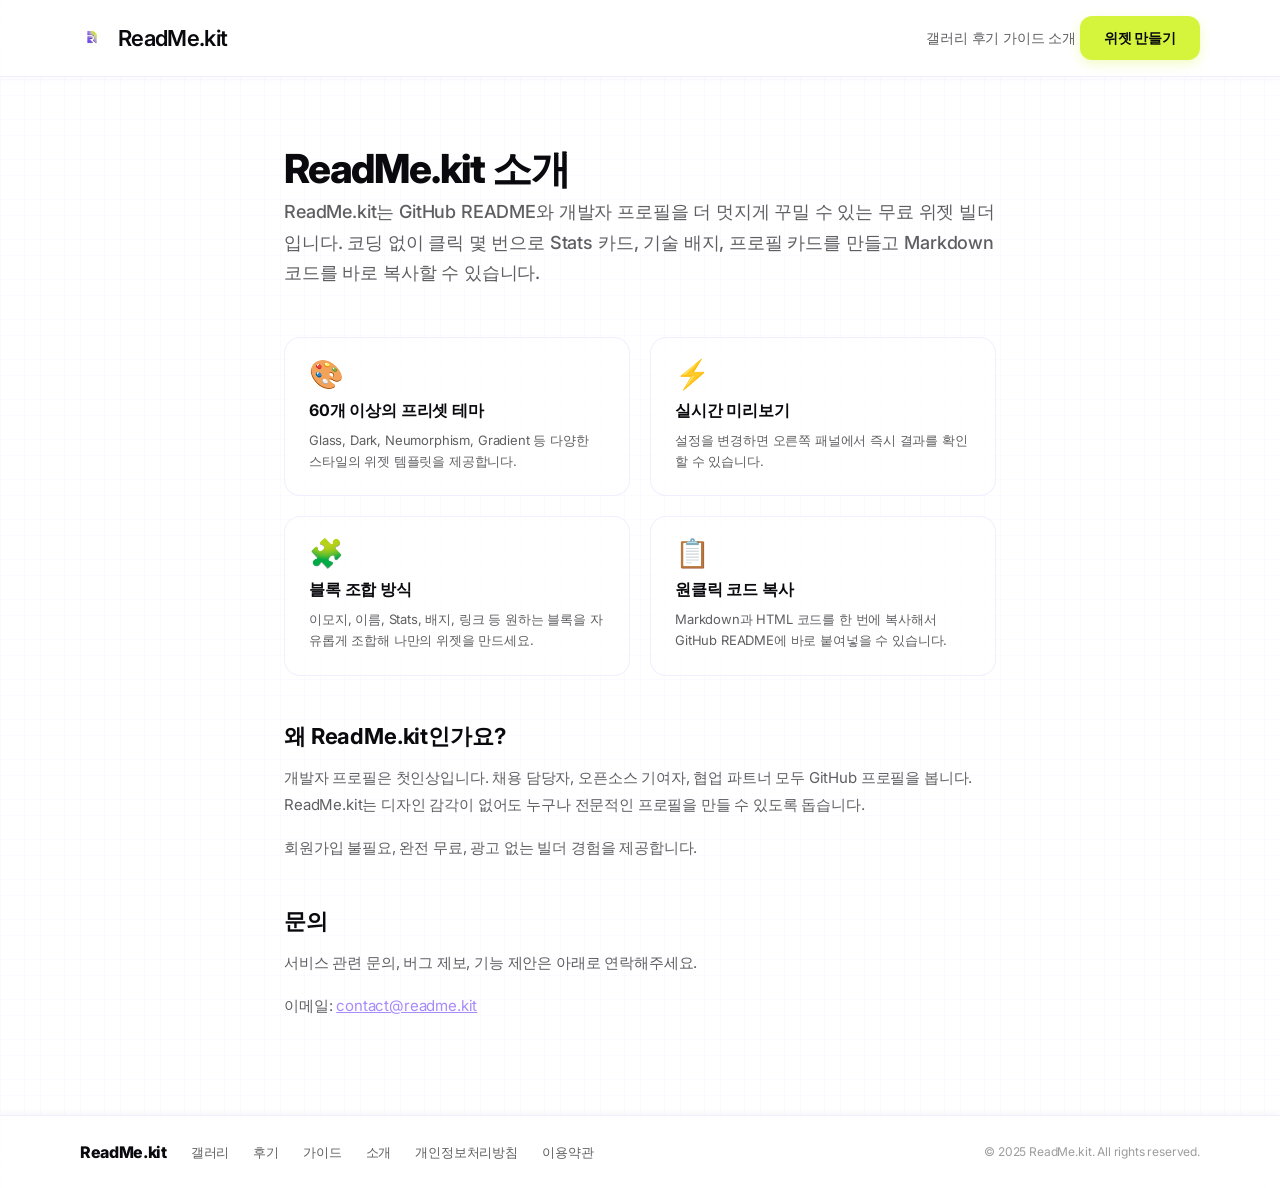
==== commit 55483ea8: "." ====
--- a/about.html
+++ b/about.html
@@ -6,9 +6,10 @@
   <meta name="naver-site-verification" content="d3cf9f8cacf2d3e321857160ba601cabeebcd3ba" />
   <meta name="viewport" content="width=device-width, initial-scale=1.0">
   <title>소개 — ReadMe.kit</title>
-  <meta name="description" content="ReadMe.kit는 GitHub README와 개발자 프로필을 꾸미는 무료 위젯 빌더입니다.">
+  <meta name="description" content="ReadMe.kit는 GitHub README와 Notion 포트폴리오를 꾸밀 수 있는 무료 위젯 빌더입니다.">
   <link rel="preconnect" href="https://fonts.googleapis.com">
   <link href="https://fonts.googleapis.com/css2?family=Inter:wght@400;500;600;700;800&display=swap" rel="stylesheet">
+  <link rel="stylesheet" href="assets/css/token.css">
   <link rel="stylesheet" href="assets/css/style.css">
   <style>
     * {
@@ -98,7 +99,9 @@
 
 <body>
   <nav class="nav">
-    <a href="index.html" class="nav-logo">ReadMe.kit</a>
+    <a href="index.html" class="nav-logo">
+      <img src="assets/images/readmekit.symbol.png" alt="ReadMe.kit" width="24" height="24" style="object-fit:contain;vertical-align:middle;margin-right:6px;">ReadMe.kit
+    </a>
     <div class="nav-right">
       <a href="gallery.html" class="nav-link">갤러리</a>
       <a href="docs/showcase/reviews.html" class="nav-link">후기</a>
